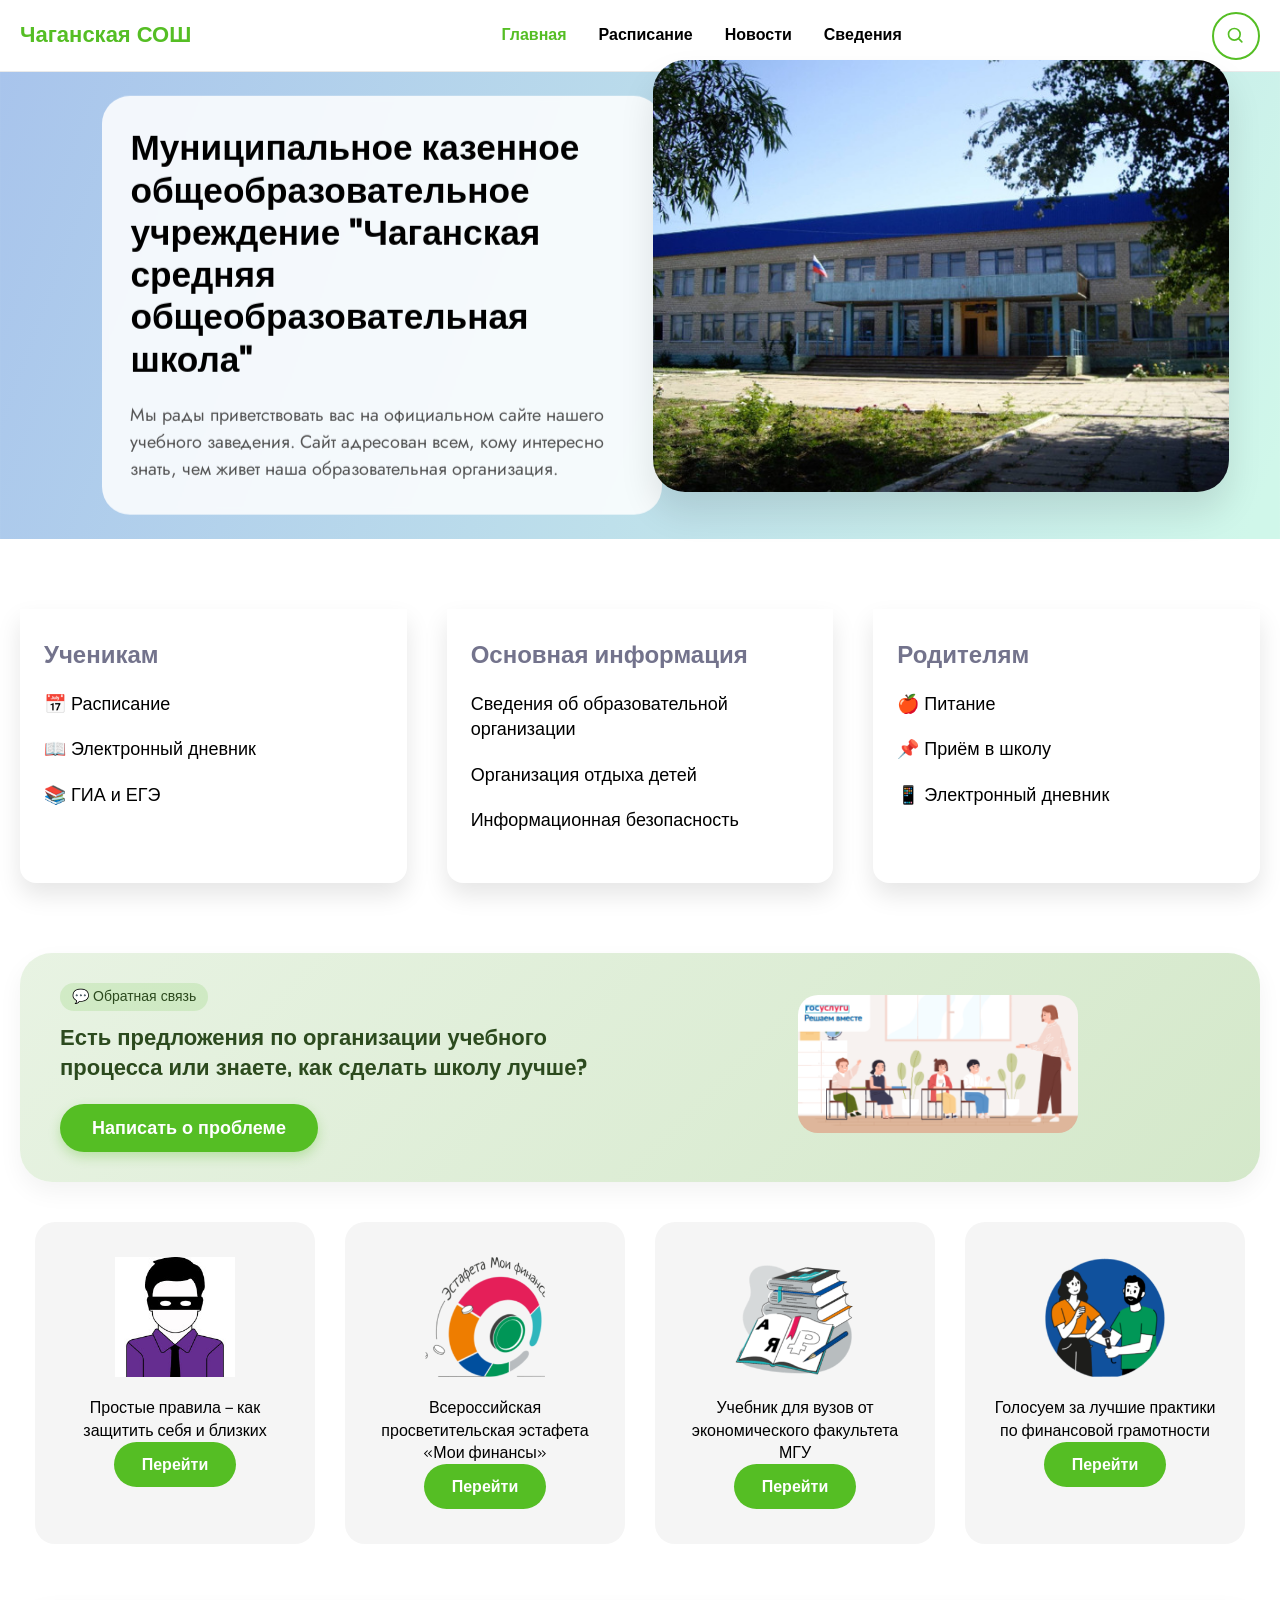
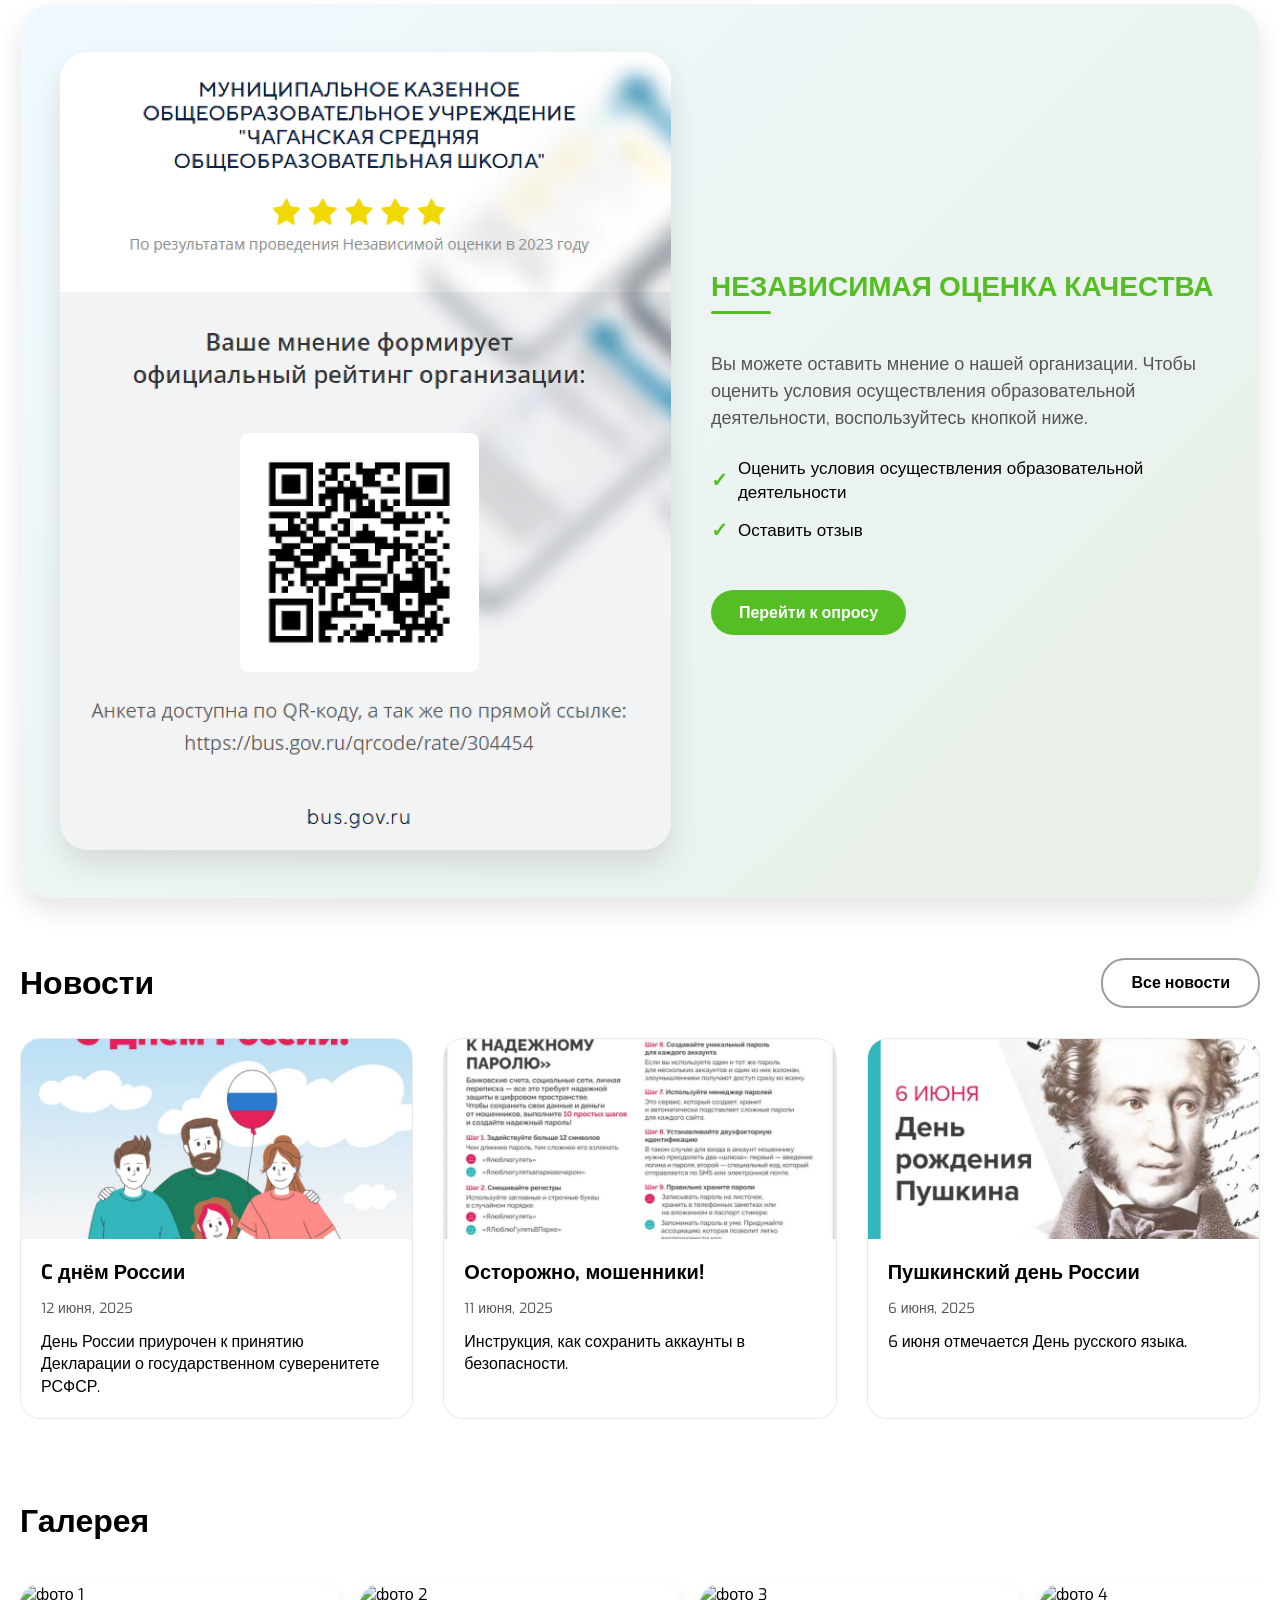
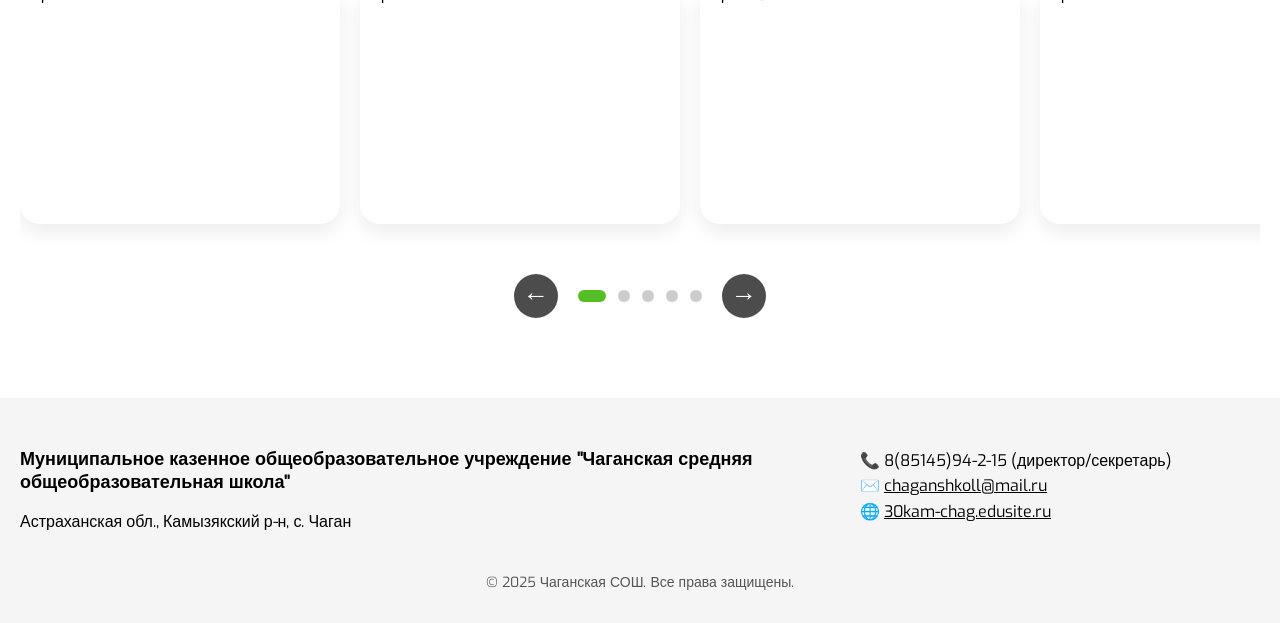
==== index.html @ 731a6bb9 "Add files via upload" ====
<!DOCTYPE html>
<html lang="ru">
<head>
  <meta charset="UTF-8">
  <meta name="viewport" content="width=device-width, initial-scale=1.0, user-scalable=yes">
  <title>Чаганская СОШ | Официальный сайт</title>
  <link href="https://fonts.googleapis.com/css2?family=Exo:wght@500;600;700&family=Jost:wght@400;500;600;700&display=swap" rel="stylesheet">
  <link rel="stylesheet" href="styles.css">
  <style>
    /* ===== ДОПОЛНИТЕЛЬНЫЕ СТИЛИ ДЛЯ ГЛАВНОЙ ===== */
    .hero {
      position: relative;
      width: 100%;
      max-width: 1920px;
      margin: 0 auto;
      background: #eef4e9;
    }
    .hero-bg {
      width: 100%;
      height: auto;
    }
    .hero-content {
      position: absolute;
      top: 50%;
      left: 8%;
      transform: translateY(-50%);
      max-width: 560px;
      background: rgba(255,255,255,0.85);
      backdrop-filter: blur(3px);
      padding: 32px 28px;
      border-radius: 28px;
    }
    .hero-title {
      font-size: 2.2rem;
      line-height: 1.2;
      font-weight: 700;
      margin-bottom: 20px;
    }
    .hero-text {
      font-size: var(--fs-18);
      color: var(--Dark-gray);
      font-family: 'Jost', sans-serif;
      line-height: 1.5;
    }
    .hero-img {
      width: 45%;
      max-width: 640px;
      position: absolute;
      right: 4%;
      bottom: 10%;
      border-radius: 32px;
      object-fit: cover;
      box-shadow: 0 20px 35px rgba(0,0,0,0.1);
    }
    .two-cols {
      display: flex;
      flex-wrap: wrap;
      justify-content: space-between;
      gap: 40px;
      margin: 70px 0;
    }
    .info-card {
      flex: 1;
      min-width: 280px;
      background: var(--White);
      box-shadow: var(--Shadow-XL);
      border-radius: 0 0 var(--br-16) var(--br-16);
      padding: 30px 24px;
    }
    .info-card h3 {
      font-size: 24px;
      margin-bottom: 20px;
      font-weight: 600;
      color: var(--System-Grey-Mid);
    }
    .info-card ul {
      list-style: none;
    }
    .info-card li {
      margin-bottom: 20px;
      font-size: 18px;
      font-weight: 500;
    }
    .info-card a {
      text-decoration: none;
      color: inherit;
      transition: color 0.2s;
    }
    .info-card a:hover {
      color: var(--Green);
      text-decoration: underline;
    }
    .promo-banner {
      background: linear-gradient(135deg, #e8f3e3 0%, #d4e8ca 100%);
      border-radius: 32px;
      display: flex;
      align-items: center;
      justify-content: space-between;
      flex-wrap: wrap;
      padding: 30px 40px;
      margin: 40px 0;
      gap: 30px;
      box-shadow: 0 10px 25px rgba(0,0,0,0.05);
    }
    .promo-content {
      flex: 1;
      min-width: 260px;
    }
    .promo-badge {
      display: inline-block;
      background: rgba(85,190,36,0.15);
      padding: 4px 12px;
      border-radius: 40px;
      font-size: 14px;
      margin-bottom: 12px;
      color: #2c4a1e;
    }
    .promo-text {
      font-size: 22px;
      font-weight: 700;
      line-height: 1.4;
      color: #2c4a1e;
      margin-bottom: 20px;
    }
    .promo-banner .green-btn {
      background: var(--Green);
      font-size: 18px;
      padding: 12px 32px;
      box-shadow: 0 5px 12px rgba(85,190,36,0.3);
      transition: all 0.2s;
    }
    .promo-banner .green-btn:hover {
      transform: scale(1.02);
      background: #3d8a1a;
    }
    .promo-image {
      flex: 1;
      text-align: center;
      min-width: 200px;
    }
    .promo-image img {
      width: 100%;
      max-width: 280px;
      border-radius: 20px;
      object-fit: cover;
      display: inline-block;
    }
    .cards-grid {
      display: flex;
      flex-wrap: wrap;
      gap: 30px;
      justify-content: center;
      margin: 40px 0;
    }
    .card {
      background: var(--White-grey);
      border-radius: var(--br-20);
      padding: 35px 20px;
      text-align: center;
      width: 280px;
      transition: transform 0.2s;
    }
    .card:hover {
      transform: translateY(-5px);
    }
    .card img {
      width: 120px;
      margin: 0 auto 20px;
    }
    .rating-block {
      display: flex;
      flex-wrap: wrap;
      gap: 40px;
      background: linear-gradient(135deg, #f0f9ff 0%, #e8f0e6 100%);
      border-radius: 32px;
      padding: 48px 40px;
      margin: 60px 0;
      align-items: center;
      box-shadow: var(--Shadow-XL);
    }
    .rating-image {
      flex: 1.2;
      min-width: 260px;
      text-align: center;
    }
    .rating-image img {
      border-radius: 28px;
      box-shadow: 0 15px 30px rgba(0,0,0,0.1);
      max-width: 100%;
    }
    .rating-content {
      flex: 1;
    }
    .rating-content h2 {
      font-size: 28px;
      font-weight: 800;
      color: var(--Green);
      margin-bottom: 20px;
      position: relative;
      display: inline-block;
    }
    .rating-content h2:after {
      content: '';
      position: absolute;
      bottom: -8px;
      left: 0;
      width: 60px;
      height: 3px;
      background: var(--Green);
      border-radius: 3px;
    }
    .rating-text {
      font-size: 18px;
      line-height: 1.5;
      color: var(--Dark-gray);
      margin: 25px 0;
    }
    .rating-list {
      list-style: none;
      margin: 20px 0;
    }
    .rating-list li {
      margin-bottom: 12px;
      font-size: 17px;
      display: flex;
      align-items: center;
      gap: 10px;
    }
    .rating-list li:before {
      content: "✓";
      color: var(--Green);
      font-weight: bold;
      font-size: 20px;
    }
    .news-grid {
      display: flex;
      flex-wrap: wrap;
      gap: 30px;
      margin-top: 30px;
    }
    .news-card {
      flex: 1;
      min-width: 280px;
      background: white;
      border: 1px solid var(--Light-grey);
      border-radius: var(--br-20);
      overflow: hidden;
      transition: transform 0.2s, box-shadow 0.2s;
    }
    .news-card:hover {
      transform: translateY(-4px);
      box-shadow: var(--Shadow-XL);
    }
    .news-card img {
      width: 100%;
      height: 200px;
      object-fit: cover;
    }
    .news-body {
      padding: 20px;
    }
    .news-title {
      font-size: 20px;
      font-weight: 700;
      margin-bottom: 12px;
    }
    .news-meta {
      font-size: 14px;
      color: var(--Dark-gray);
      margin: 12px 0;
    }
    .gallery-section {
      margin: 80px 0;
    }
    .gallery-header {
      display: flex;
      justify-content: space-between;
      align-items: center;
      flex-wrap: wrap;
      margin-bottom: 30px;
    }
    .gallery-title {
      font-size: 32px;
      font-weight: 700;
    }
    .gallery-track {
      display: flex;
      overflow-x: auto;
      scroll-behavior: smooth;
      gap: 20px;
      padding: 10px 2px 20px;
      scroll-snap-type: x mandatory;
    }
    .gallery-track::-webkit-scrollbar {
      height: 6px;
    }
    .gallery-track::-webkit-scrollbar-track {
      background: #eaeaea;
      border-radius: 10px;
    }
    .gallery-track::-webkit-scrollbar-thumb {
      background: var(--Green);
      border-radius: 10px;
    }
    .gallery-item {
      flex: 0 0 auto;
      width: 320px;
      scroll-snap-align: start;
      border-radius: 20px;
      overflow: hidden;
      box-shadow: 0 8px 20px rgba(0,0,0,0.08);
    }
    .gallery-item img {
      width: 100%;
      height: 240px;
      object-fit: cover;
    }
    .gallery-controls {
      display: flex;
      align-items: center;
      justify-content: center;
      gap: 20px;
      margin-top: 30px;
    }
    .arrow-btn {
      background: rgba(0,0,0,0.7);
      width: 44px;
      height: 44px;
      border-radius: 50%;
      display: inline-flex;
      align-items: center;
      justify-content: center;
      color: white;
      font-size: 26px;
      transition: 0.2s;
    }
    .arrow-btn:hover {
      background: var(--Green);
    }
    .dots {
      display: flex;
      gap: 12px;
      align-items: center;
    }
    .dot {
      width: 12px;
      height: 12px;
      background: #ccc;
      border-radius: 50%;
      cursor: pointer;
    }
    .dot.active {
      background: var(--Green);
      width: 28px;
      border-radius: 20px;
    }
    @media (max-width: 1024px) {
      .hero-content {
        position: relative;
        transform: none;
        left: 0;
        top: 0;
        width: 90%;
        margin: 20px auto;
      }
      .hero-img {
        position: relative;
        width: 90%;
        right: auto;
        margin: 20px auto;
      }
      .rating-block, .promo-banner {
        flex-direction: column;
        text-align: center;
      }
      .rating-content h2:after {
        left: 50%;
        transform: translateX(-50%);
      }
      .rating-list li {
        justify-content: center;
      }
      .promo-content {
        text-align: center;
      }
    }
    @media (max-width: 768px) {
      .hero-title { font-size: 1.6rem; }
      .two-cols { flex-direction: column; }
      .gallery-item { width: 260px; }
    }
  </style>
</head>
<body>
  <header class="header">
    <div class="header-inner">
      <div class="logo-text" style="font-size: 22px; font-weight: 700; color: #55be24;">Чаганская СОШ</div>
      <div class="nav-menu">
        <a href="index.html" class="nav-item">Главная</a>
        <a href="schedule.html" class="nav-item">Расписание</a>
        <a href="news.html" class="nav-item">Новости</a>
        <a href="sveden.html" class="nav-item">Сведения</a>
      </div>
      <button class="search-btn" aria-label="Поиск">
        <svg width="20" height="20" viewBox="0 0 24 24" fill="none" xmlns="http://www.w3.org/2000/svg">
          <path d="M15.5 15.5L19 19M17 10C17 13.866 13.866 17 10 17C6.13401 17 3 13.866 3 10C3 6.13401 6.13401 3 10 3C13.866 3 17 6.13401 17 10Z" stroke="#55be24" stroke-width="2" stroke-linecap="round"/>
        </svg>
      </button>
    </div>
  </header>

  <main>
    <div class="hero">
      <img class="hero-bg" src="./img/main/Image.svg" alt="школа фон">
      <div class="hero-content">
        <h1 class="hero-title">Муниципальное казенное общеобразовательное учреждение "Чаганская средняя общеобразовательная школа"</h1>
        <div class="hero-text">Мы рады приветствовать вас на официальном сайте нашего учебного заведения. Сайт адресован всем, кому интересно знать, чем живет наша образовательная организация.</div>
      </div>
      <img class="hero-img" src="./img/main/image-11@2x.png" alt="ученики">
    </div>

    <div class="container">
      <div class="two-cols">
        <div class="info-card"><h3>Ученикам</h3><ul><li><a href="#">📅 Расписание</a></li><li><a href="#">📖 Электронный дневник</a></li><li><a href="#">📚 ГИА и ЕГЭ</a></li></ul></div>
        <div class="info-card"><h3>Основная информация</h3><ul><li><a href="sveden.html">Сведения об образовательной организации</a></li><li><a href="#">Организация отдыха детей</a></li><li><a href="#">Информационная безопасность</a></li></ul></div>
        <div class="info-card"><h3>Родителям</h3><ul><li><a href="#">🍎 Питание</a></li><li><a href="#">📌 Приём в школу</a></li><li><a href="#">📱 Электронный дневник</a></li></ul></div>
      </div>

      <div class="promo-banner">
        <div class="promo-content">
          <div class="promo-badge">💬 Обратная связь</div>
          <div class="promo-text">Есть предложения по организации учебного процесса или знаете, как сделать школу лучше?</div>
          <button class="green-btn">Написать о проблеме</button>
        </div>
        <div class="promo-image">
          <img src="img/main/image-15@2x.png" alt="совет">
        </div>
      </div>

      <div class="cards-grid">
        <div class="card"><img src="./img/main/image-13@2x.png" alt=""><p>Простые правила – как защитить себя и близких</p><button class="green-btn">Перейти</button></div>
        <div class="card"><img src="./img/main/image1@2x.png" alt=""><p>Всероссийская просветительская эстафета «Мои финансы»</p><button class="green-btn">Перейти</button></div>
        <div class="card"><img src="./img/main/image2@2x.png" alt=""><p>Учебник для вузов от экономического факультета МГУ</p><button class="green-btn">Перейти</button></div>
        <div class="card"><img src="./img/main/image3@2x.png" alt=""><p>Голосуем за лучшие практики по финансовой грамотности</p><button class="green-btn">Перейти</button></div>
      </div>

      <div class="rating-block">
        <div class="rating-image"><img src="./img/main/image-14@2x.png" alt="Независимая оценка качества"></div>
        <div class="rating-content">
          <h2>НЕЗАВИСИМАЯ ОЦЕНКА КАЧЕСТВА</h2>
          <div class="rating-text">Вы можете оставить мнение о нашей организации. Чтобы оценить условия осуществления образовательной деятельности, воспользуйтесь кнопкой ниже.</div>
          <ul class="rating-list"><li>Оценить условия осуществления образовательной деятельности</li><li>Оставить отзыв</li></ul>
          <button class="green-btn" style="margin-top: 25px;">Перейти к опросу</button>
        </div>
      </div>

      <div>
        <div class="gallery-header"><h2 class="gallery-title">Новости</h2><a href="news.html" class="green-btn" style="background: transparent; border: 2px solid var(--Grey); color:#000;">Все новости</a></div>
        <div class="news-grid">
          <div class="news-card"><img src="./img/main/image4@2x.png" alt=""><div class="news-body"><div class="news-title">C днём России</div><div class="news-meta">12 июня, 2025</div><p>День России приурочен к принятию Декларации о государственном суверенитете РСФСР.</p></div></div>
          <div class="news-card"><img src="./img/main/image5@2x.png" alt=""><div class="news-body"><div class="news-title">Осторожно, мошенники!</div><div class="news-meta">11 июня, 2025</div><p>Инструкция, как сохранить аккаунты в безопасности.</p></div></div>
          <div class="news-card"><img src="./img/main/image6@2x.png" alt=""><div class="news-body"><div class="news-title">Пушкинский день России</div><div class="news-meta">6 июня, 2025</div><p>6 июня отмечается День русского языка.</p></div></div>
        </div>
      </div>

      <div class="gallery-section">
        <div class="gallery-header"><h2 class="gallery-title">Галерея</h2><div></div></div>
        <div class="gallery-container">
          <div class="gallery-track" id="galleryTrack">
            <div class="gallery-item"><img src="./img/main/Image1@2x.png" alt="фото 1"></div>
            <div class="gallery-item"><img src="./img/main/Image2@2x.png" alt="фото 2"></div>
            <div class="gallery-item"><img src="./img/main/Image3@2x.png" alt="фото 3"></div>
            <div class="gallery-item"><img src="./img/main/Image4@2x.png" alt="фото 4"></div>
            <div class="gallery-item"><img src="./img/main/Image5@2x.png" alt="фото 5"></div>
          </div>
        </div>
        <div class="gallery-controls">
          <button class="arrow-btn" id="prevBtn">←</button>
          <div class="dots" id="dotsContainer"></div>
          <button class="arrow-btn" id="nextBtn">→</button>
        </div>
      </div>
    </div>
  </main>

  <footer class="footer">
    <div class="container footer-inner">
      <div class="footer-about"><p>Муниципальное казенное общеобразовательное учреждение "Чаганская средняя общеобразовательная школа"</p><div>Астраханская обл., Камызякский р-н, с. Чаган</div></div>
      <div class="footer-contacts"><div>📞 8(85145)94-2-15 (директор/секретарь)</div><div>✉️ <a href="mailto:chaganshkoll@mail.ru">chaganshkoll@mail.ru</a></div><div>🌐 <a href="https://30kam-chag.edusite.ru/" target="_blank">30kam-chag.edusite.ru</a></div></div>
    </div>
    <div class="copyright">© 2025 Чаганская СОШ. Все права защищены.</div>
  </footer>

  <script src="script.js"></script>
</body>
</html>
---- styles.css ----
/* ===== RESET & VARIABLES ===== */
* {
  margin: 0;
  padding: 0;
  box-sizing: border-box;
}

body {
  background-color: #fff;
  font-family: 'Exo', Arial, sans-serif;
  line-height: 1.4;
  color: #000;
}

:root {
  --Black: #000;
  --Dark-gray: #555;
  --Green: #55be24;
  --Grey: #9d9d9d;
  --Light-grey: #eaeaea;
  --White: #fff;
  --White-grey: #f5f5f5;
  --System-Grey-Mid: #73738c;

  --gap-4: 4px;
  --gap-8: 8px;
  --gap-12: 12px;
  --gap-16: 16px;
  --gap-20: 20px;
  --gap-24: 24px;
  --gap-30: 30px;

  --padding-10: 10px;
  --padding-20: 20px;
  --padding-24: 24px;

  --br-12: 12px;
  --br-16: 16px;
  --br-20: 20px;
  --br-24: 24px;
  --br-50: 50%;

  --fs-16: 16px;
  --fs-18: 18px;
  --fs-20: 20px;
  --fs-24: 24px;
  --fs-28: 28px;
  --fs-32: 32px;

  --Shadow-XL: 0 12px 24px rgba(0, 0, 0, 0.1);
  --height-48: 48px;
  --height-72: 72px;
  --width-48: 48px;
}

.container {
  max-width: 1290px;
  margin: 0 auto;
  padding: 0 20px;
  width: 100%;
}

img {
  max-width: 100%;
  display: block;
}

button {
  background: none;
  border: none;
  cursor: pointer;
  font-family: inherit;
}

a {
  text-decoration: none;
  color: inherit;
}

/* ===== HEADER ===== */
.header {
  background: var(--White);
  border-bottom: 1px solid var(--Light-grey);
  height: var(--height-72);
  display: flex;
  align-items: center;
  justify-content: center;
}

.header-inner {
  width: 100%;
  max-width: 1290px;
  display: flex;
  align-items: center;
  justify-content: space-between;
  padding: 0 20px;
}

.logo {
  background: url('data:image/svg+xml;utf8,<svg xmlns="http://www.w3.org/2000/svg" viewBox="0 0 120 40"><text x="0" y="25" fill="%2355be24" font-size="18" font-weight="bold">ЧАГАНСКАЯ СОШ</text></svg>') no-repeat left center;
  background-size: contain;
  width: 170px;
  height: 40px;
  text-indent: -9999px;
}

.nav-menu {
  display: flex;
  gap: 32px;
}

.nav-item {
  font-size: var(--fs-16);
  font-weight: 600;
  cursor: pointer;
  transition: color 0.2s;
}

.nav-item:hover,
.nav-item.active {
  color: var(--Green);
}

.search-btn {
  width: var(--width-48);
  height: var(--height-48);
  border-radius: var(--br-24);
  border: 2px solid var(--Green);
  background: transparent;
  display: flex;
  align-items: center;
  justify-content: center;
}

/* ===== BREADCRUMB ===== */
.breadcrumb {
  background: var(--White-grey);
  padding: 12px 20px;
}

.breadcrumb-inner {
  max-width: 1290px;
  margin: 0 auto;
  display: flex;
  align-items: center;
  gap: 8px;
  font-size: var(--fs-16);
  font-family: 'Jost', sans-serif;
  color: var(--Dark-gray);
}

.breadcrumb-current {
  color: var(--Black);
  font-weight: 500;
}

/* ===== FOOTER ===== */
.footer {
  background: var(--White-grey);
  padding: 50px 0 30px;
  margin-top: 60px;
}

.footer-inner {
  display: flex;
  flex-wrap: wrap;
  justify-content: space-between;
  gap: 40px;
}

.footer-about {
  flex: 2;
}

.footer-about p {
  font-size: 18px;
  font-weight: 600;
  margin-bottom: 16px;
  line-height: 1.3;
}

.footer-contacts {
  flex: 1;
  font-size: 16px;
  line-height: 1.6;
}

.footer-contacts a {
  text-decoration: underline;
}

.copyright {
  text-align: center;
  margin-top: 40px;
  font-size: 14px;
  color: var(--Dark-gray);
}

/* ===== COMMON BLOCKS ===== */
.green-btn {
  background: var(--Green);
  border-radius: var(--br-24);
  padding: 12px 28px;
  color: white;
  font-weight: 600;
  font-size: 16px;
  border: none;
  transition: 0.2s;
  cursor: pointer;
}

.green-btn:hover {
  background: #3d8a1a;
}

/* ===== RESPONSIVE ===== */
@media (max-width: 1024px) {
  .header-inner {
    flex-wrap: wrap;
    height: auto;
    padding: 12px 20px;
    gap: 12px;
  }
  .nav-menu {
    order: 3;
    width: 100%;
    justify-content: center;
    gap: 20px;
    flex-wrap: wrap;
  }
  .footer-inner {
    flex-direction: column;
  }
}

@media (max-width: 768px) {
  .container {
    padding: 0 16px;
  }
}
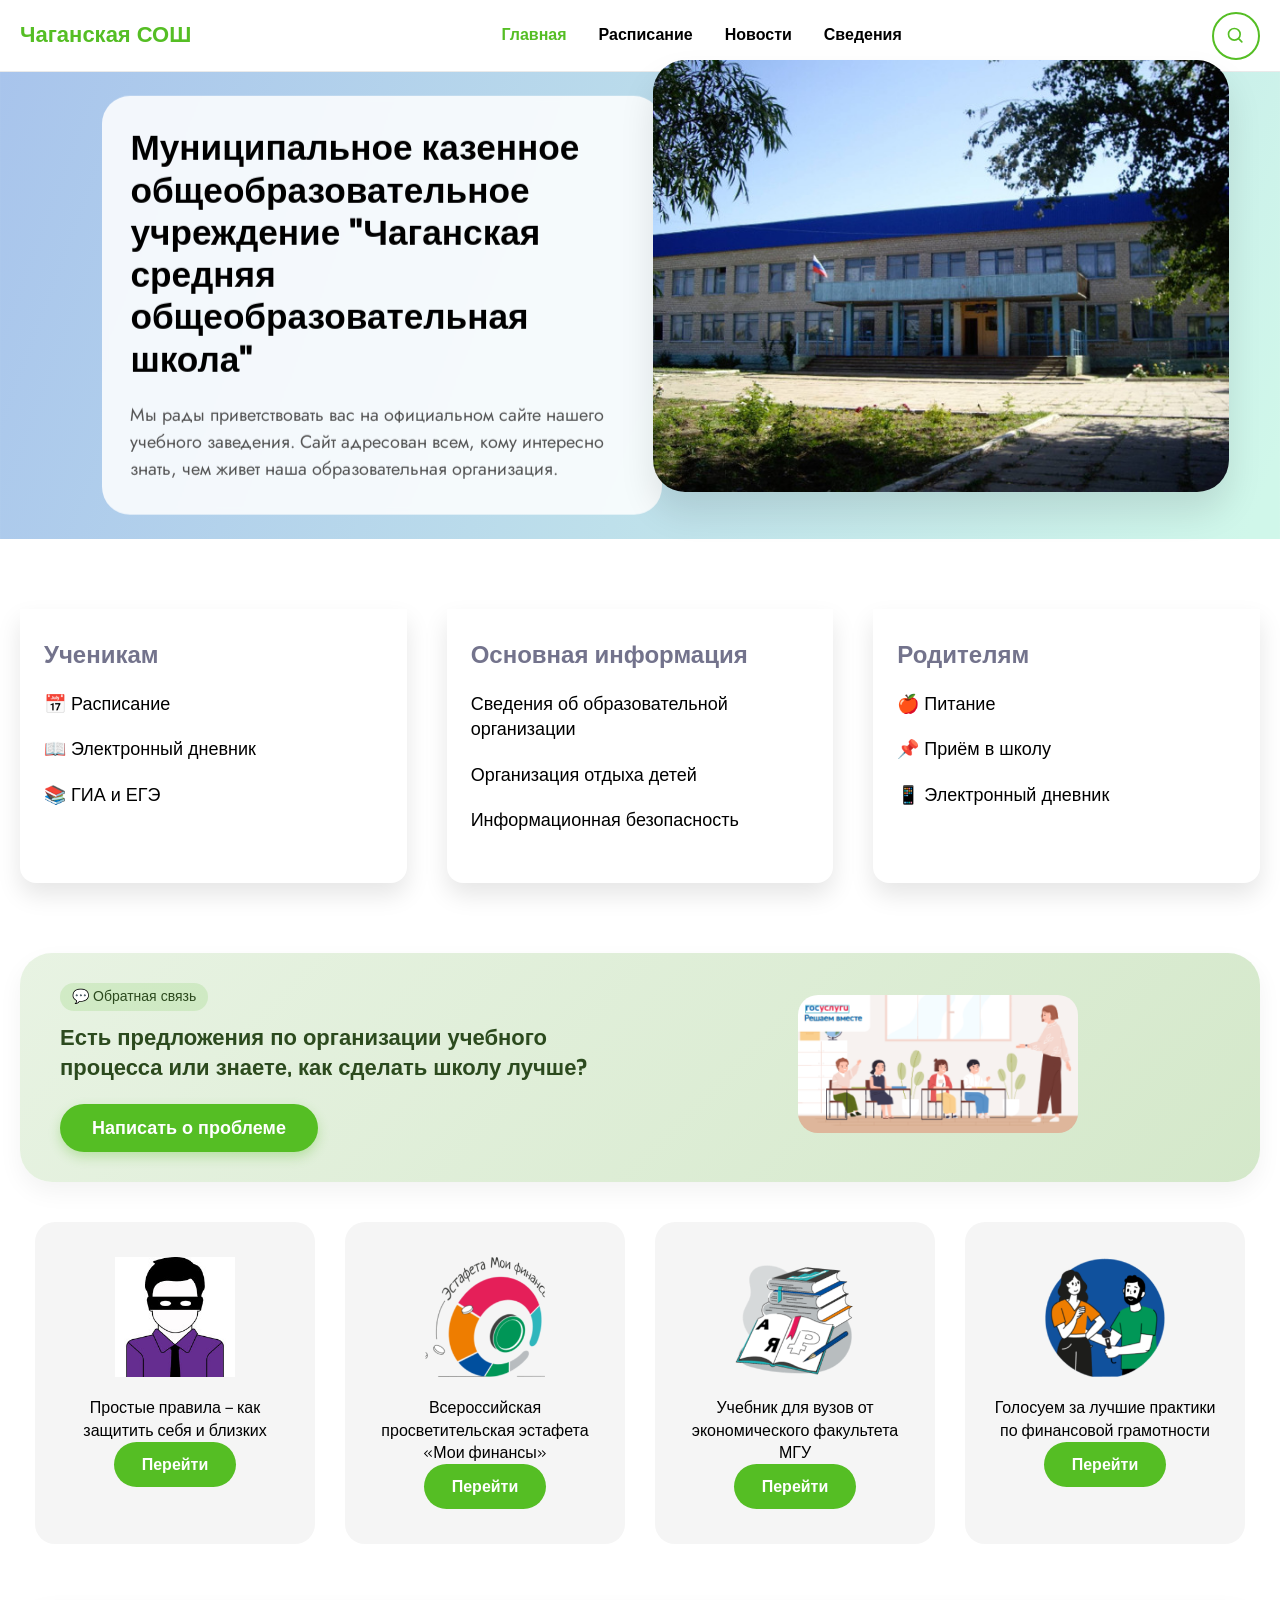
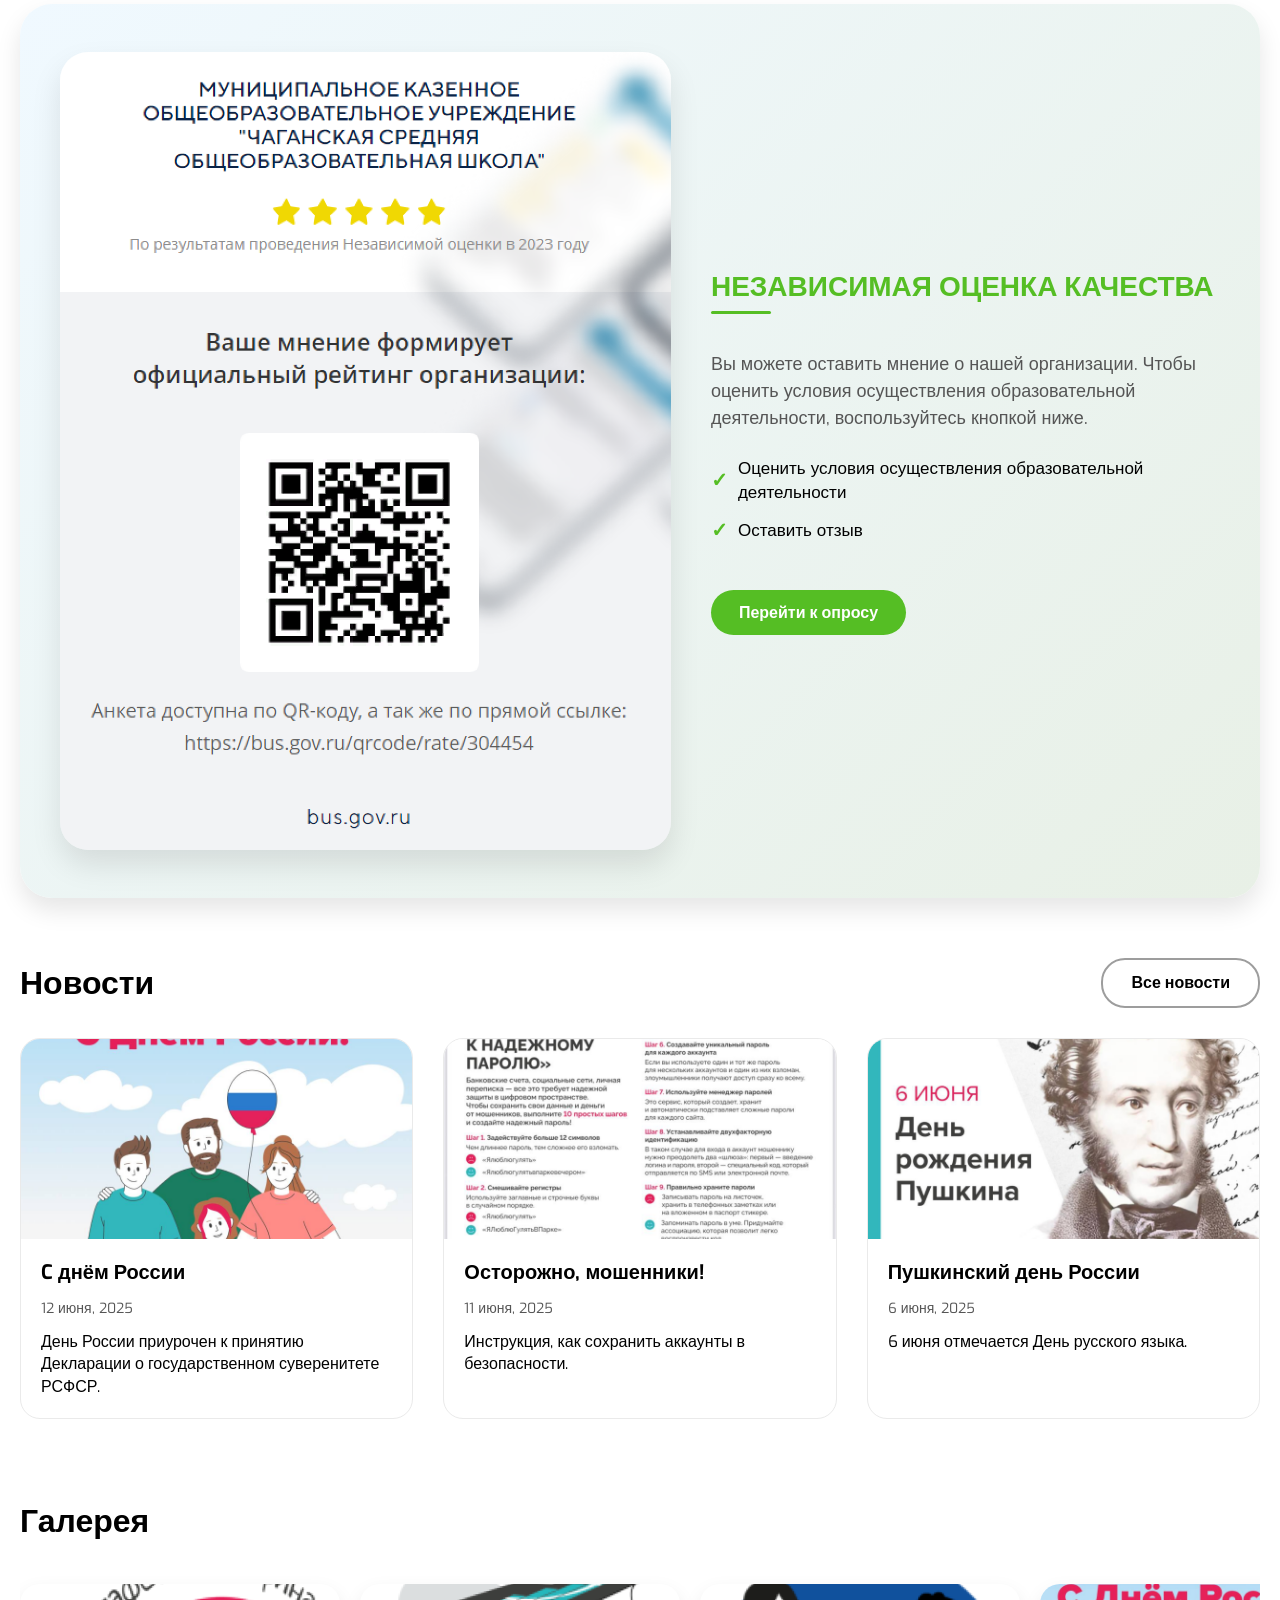
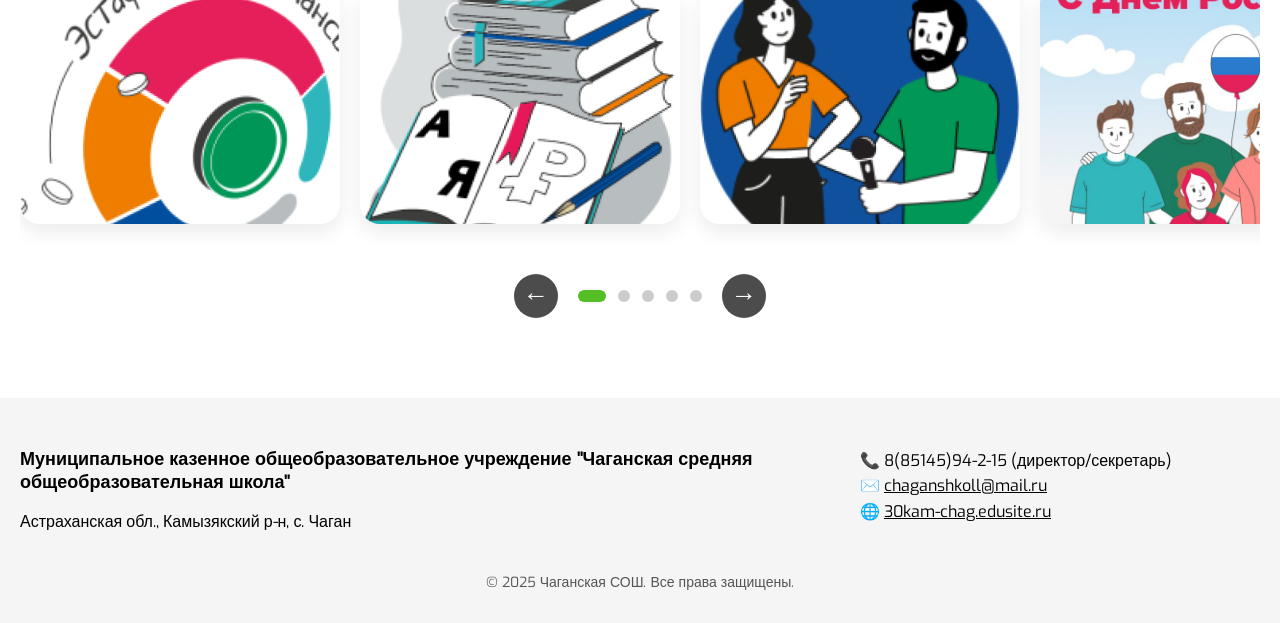
==== commit d927f83d: "Update index.html" ====
--- a/index.html
+++ b/index.html
@@ -467,11 +467,11 @@
         <div class="gallery-header"><h2 class="gallery-title">Галерея</h2><div></div></div>
         <div class="gallery-container">
           <div class="gallery-track" id="galleryTrack">
-            <div class="gallery-item"><img src="./img/main/Image1@2x.png" alt="фото 1"></div>
-            <div class="gallery-item"><img src="./img/main/Image2@2x.png" alt="фото 2"></div>
-            <div class="gallery-item"><img src="./img/main/Image3@2x.png" alt="фото 3"></div>
-            <div class="gallery-item"><img src="./img/main/Image4@2x.png" alt="фото 4"></div>
-            <div class="gallery-item"><img src="./img/main/Image5@2x.png" alt="фото 5"></div>
+            <div class="gallery-item"><img src="./img/main/image1@2x.png" alt="фото 1"></div>
+            <div class="gallery-item"><img src="./img/main/image2@2x.png" alt="фото 2"></div>
+            <div class="gallery-item"><img src="./img/main/image3@2x.png" alt="фото 3"></div>
+            <div class="gallery-item"><img src="./img/main/image4@2x.png" alt="фото 4"></div>
+            <div class="gallery-item"><img src="./img/main/image5@2x.png" alt="фото 5"></div>
           </div>
         </div>
         <div class="gallery-controls">
@@ -493,4 +493,4 @@
 
   <script src="script.js"></script>
 </body>
-</html>+</html>
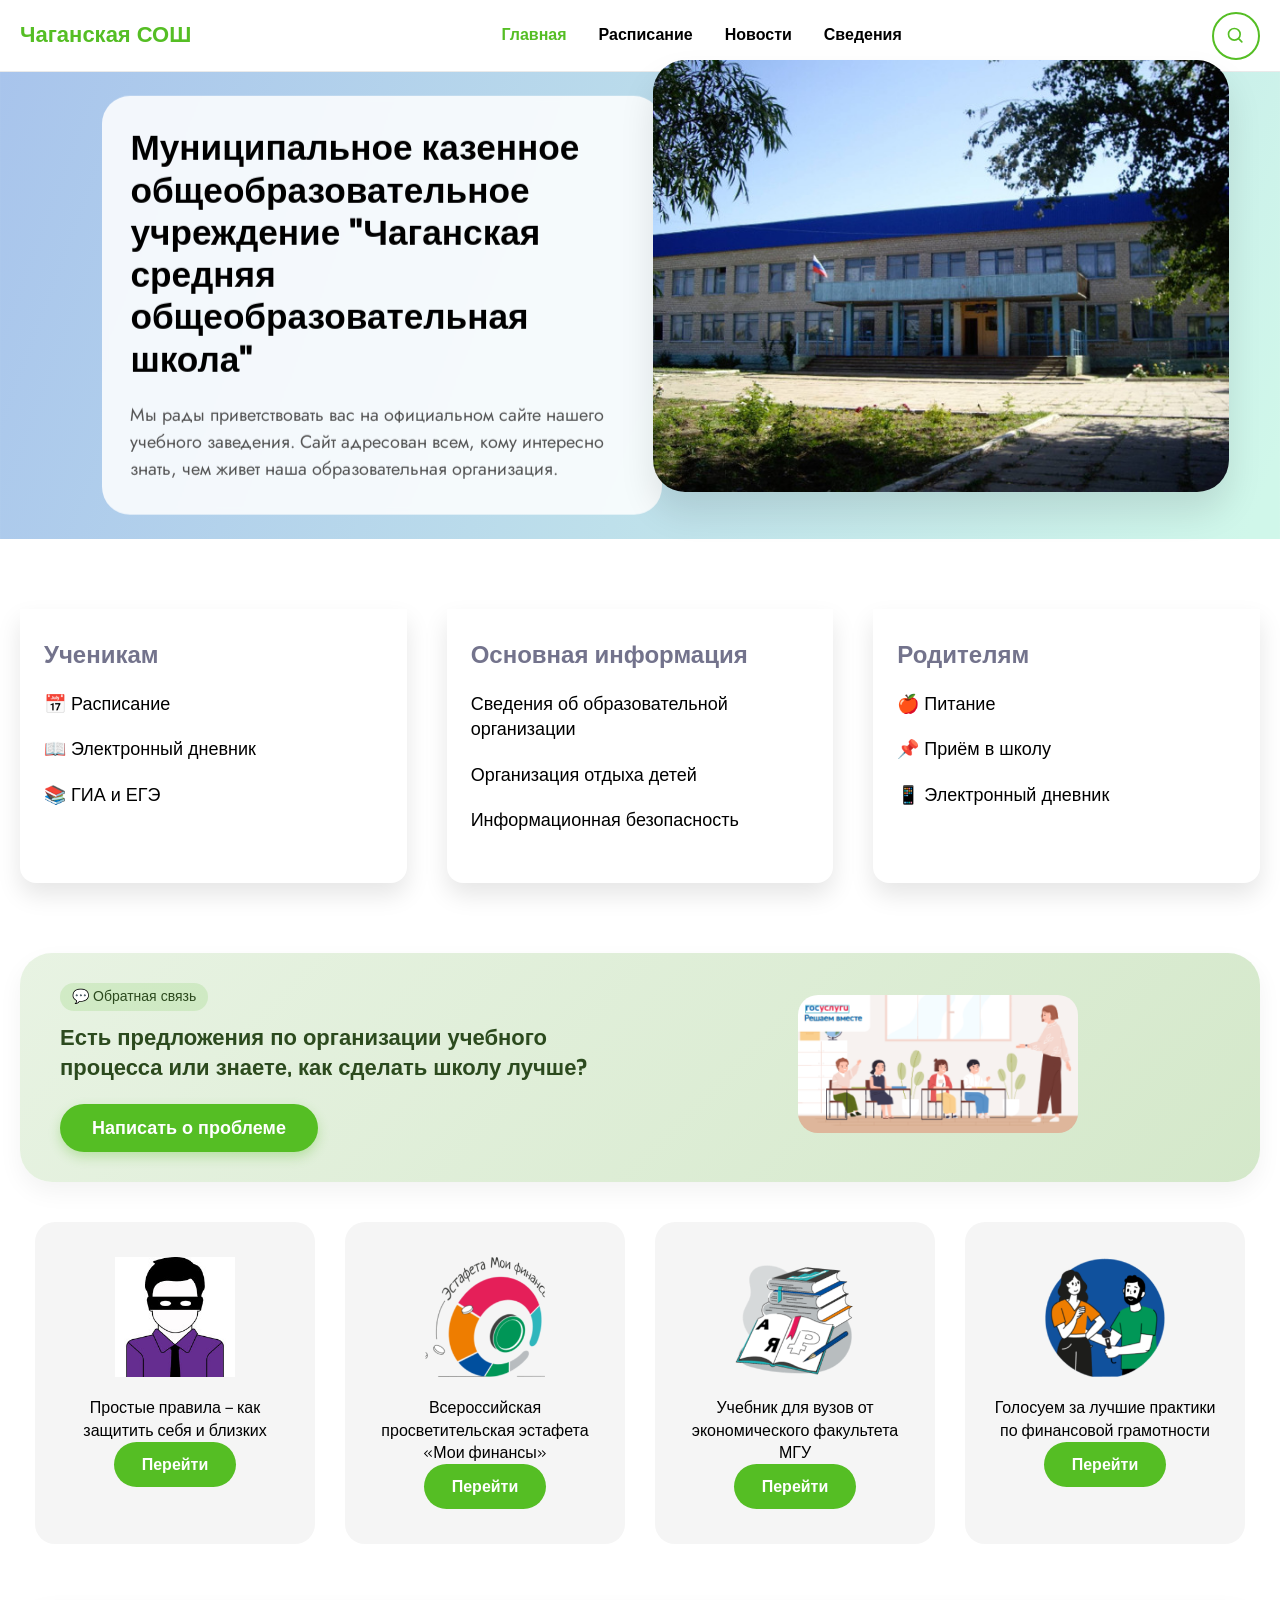
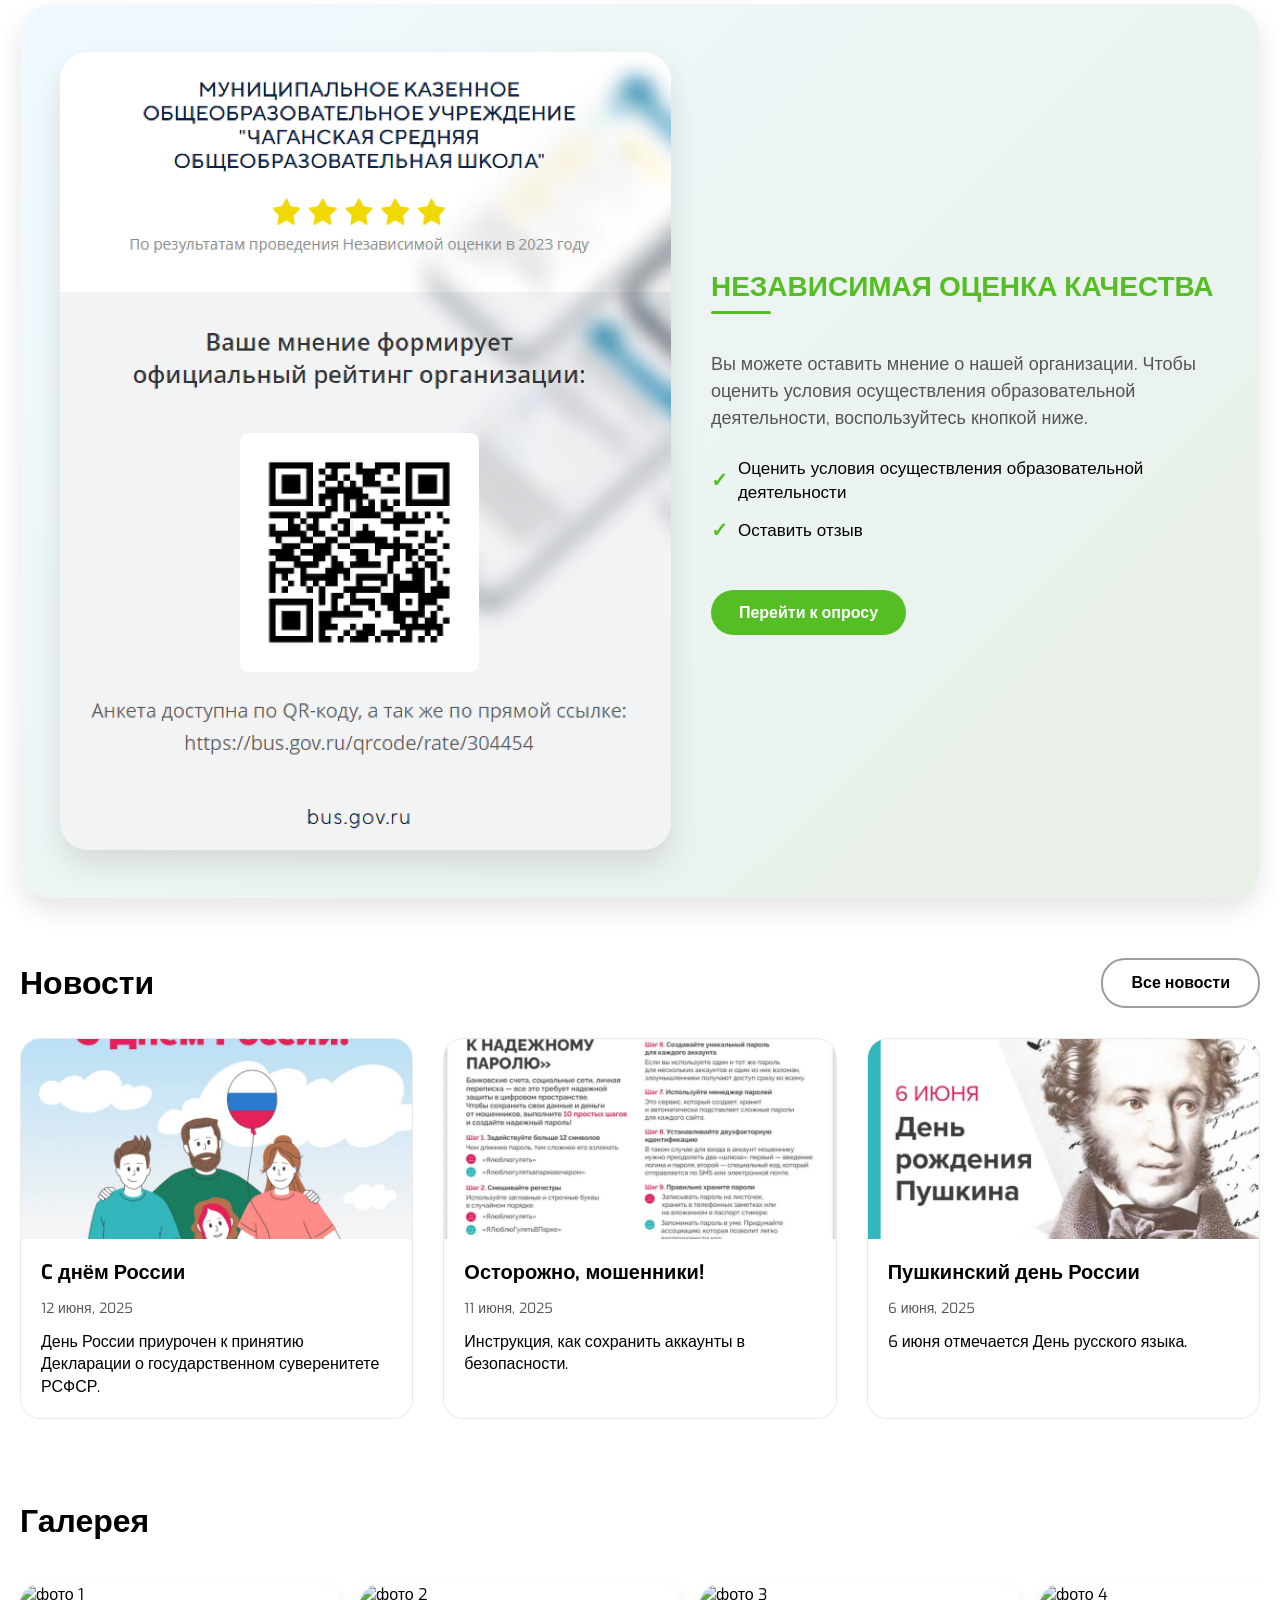
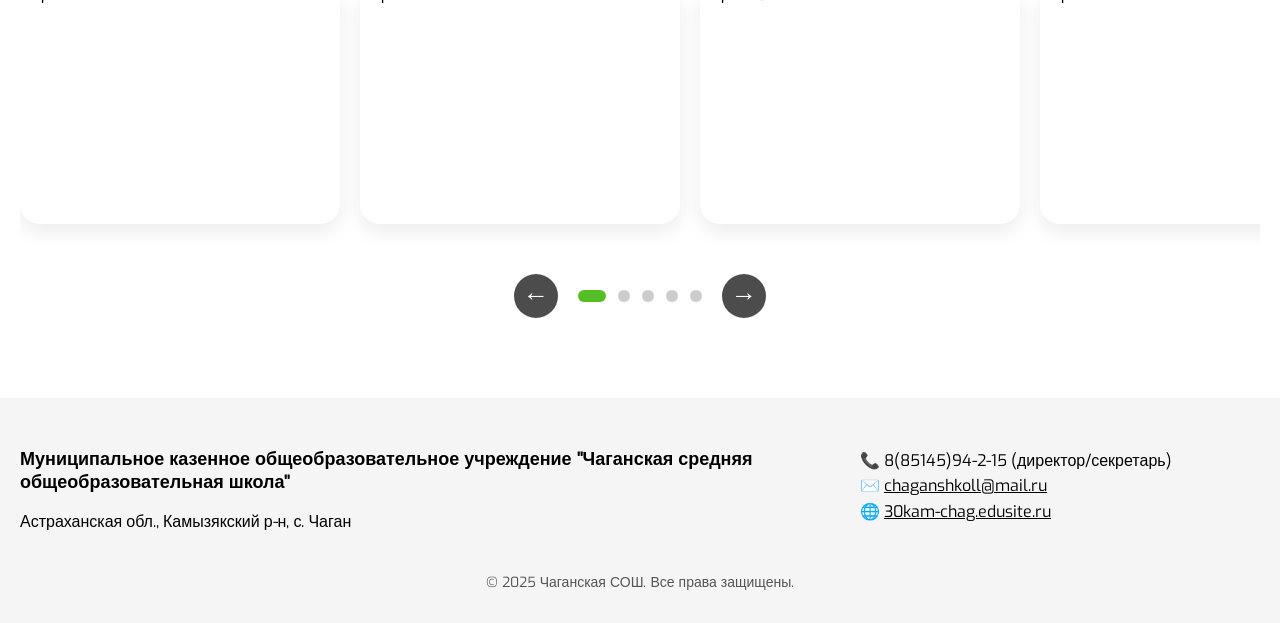
==== commit f002e120: "Update index.html" ====
--- a/index.html
+++ b/index.html
@@ -1,496 +1,666 @@
-<!DOCTYPE html>
+<!doctype html>
 <html lang="ru">
-<head>
-  <meta charset="UTF-8">
-  <meta name="viewport" content="width=device-width, initial-scale=1.0, user-scalable=yes">
-  <title>Чаганская СОШ | Официальный сайт</title>
-  <link href="https://fonts.googleapis.com/css2?family=Exo:wght@500;600;700&family=Jost:wght@400;500;600;700&display=swap" rel="stylesheet">
-  <link rel="stylesheet" href="styles.css">
-  <style>
-    /* ===== ДОПОЛНИТЕЛЬНЫЕ СТИЛИ ДЛЯ ГЛАВНОЙ ===== */
-    .hero {
-      position: relative;
-      width: 100%;
-      max-width: 1920px;
-      margin: 0 auto;
-      background: #eef4e9;
-    }
-    .hero-bg {
-      width: 100%;
-      height: auto;
-    }
-    .hero-content {
-      position: absolute;
-      top: 50%;
-      left: 8%;
-      transform: translateY(-50%);
-      max-width: 560px;
-      background: rgba(255,255,255,0.85);
-      backdrop-filter: blur(3px);
-      padding: 32px 28px;
-      border-radius: 28px;
-    }
-    .hero-title {
-      font-size: 2.2rem;
-      line-height: 1.2;
-      font-weight: 700;
-      margin-bottom: 20px;
-    }
-    .hero-text {
-      font-size: var(--fs-18);
-      color: var(--Dark-gray);
-      font-family: 'Jost', sans-serif;
-      line-height: 1.5;
-    }
-    .hero-img {
-      width: 45%;
-      max-width: 640px;
-      position: absolute;
-      right: 4%;
-      bottom: 10%;
-      border-radius: 32px;
-      object-fit: cover;
-      box-shadow: 0 20px 35px rgba(0,0,0,0.1);
-    }
-    .two-cols {
-      display: flex;
-      flex-wrap: wrap;
-      justify-content: space-between;
-      gap: 40px;
-      margin: 70px 0;
-    }
-    .info-card {
-      flex: 1;
-      min-width: 280px;
-      background: var(--White);
-      box-shadow: var(--Shadow-XL);
-      border-radius: 0 0 var(--br-16) var(--br-16);
-      padding: 30px 24px;
-    }
-    .info-card h3 {
-      font-size: 24px;
-      margin-bottom: 20px;
-      font-weight: 600;
-      color: var(--System-Grey-Mid);
-    }
-    .info-card ul {
-      list-style: none;
-    }
-    .info-card li {
-      margin-bottom: 20px;
-      font-size: 18px;
-      font-weight: 500;
-    }
-    .info-card a {
-      text-decoration: none;
-      color: inherit;
-      transition: color 0.2s;
-    }
-    .info-card a:hover {
-      color: var(--Green);
-      text-decoration: underline;
-    }
-    .promo-banner {
-      background: linear-gradient(135deg, #e8f3e3 0%, #d4e8ca 100%);
-      border-radius: 32px;
-      display: flex;
-      align-items: center;
-      justify-content: space-between;
-      flex-wrap: wrap;
-      padding: 30px 40px;
-      margin: 40px 0;
-      gap: 30px;
-      box-shadow: 0 10px 25px rgba(0,0,0,0.05);
-    }
-    .promo-content {
-      flex: 1;
-      min-width: 260px;
-    }
-    .promo-badge {
-      display: inline-block;
-      background: rgba(85,190,36,0.15);
-      padding: 4px 12px;
-      border-radius: 40px;
-      font-size: 14px;
-      margin-bottom: 12px;
-      color: #2c4a1e;
-    }
-    .promo-text {
-      font-size: 22px;
-      font-weight: 700;
-      line-height: 1.4;
-      color: #2c4a1e;
-      margin-bottom: 20px;
-    }
-    .promo-banner .green-btn {
-      background: var(--Green);
-      font-size: 18px;
-      padding: 12px 32px;
-      box-shadow: 0 5px 12px rgba(85,190,36,0.3);
-      transition: all 0.2s;
-    }
-    .promo-banner .green-btn:hover {
-      transform: scale(1.02);
-      background: #3d8a1a;
-    }
-    .promo-image {
-      flex: 1;
-      text-align: center;
-      min-width: 200px;
-    }
-    .promo-image img {
-      width: 100%;
-      max-width: 280px;
-      border-radius: 20px;
-      object-fit: cover;
-      display: inline-block;
-    }
-    .cards-grid {
-      display: flex;
-      flex-wrap: wrap;
-      gap: 30px;
-      justify-content: center;
-      margin: 40px 0;
-    }
-    .card {
-      background: var(--White-grey);
-      border-radius: var(--br-20);
-      padding: 35px 20px;
-      text-align: center;
-      width: 280px;
-      transition: transform 0.2s;
-    }
-    .card:hover {
-      transform: translateY(-5px);
-    }
-    .card img {
-      width: 120px;
-      margin: 0 auto 20px;
-    }
-    .rating-block {
-      display: flex;
-      flex-wrap: wrap;
-      gap: 40px;
-      background: linear-gradient(135deg, #f0f9ff 0%, #e8f0e6 100%);
-      border-radius: 32px;
-      padding: 48px 40px;
-      margin: 60px 0;
-      align-items: center;
-      box-shadow: var(--Shadow-XL);
-    }
-    .rating-image {
-      flex: 1.2;
-      min-width: 260px;
-      text-align: center;
-    }
-    .rating-image img {
-      border-radius: 28px;
-      box-shadow: 0 15px 30px rgba(0,0,0,0.1);
-      max-width: 100%;
-    }
-    .rating-content {
-      flex: 1;
-    }
-    .rating-content h2 {
-      font-size: 28px;
-      font-weight: 800;
-      color: var(--Green);
-      margin-bottom: 20px;
-      position: relative;
-      display: inline-block;
-    }
-    .rating-content h2:after {
-      content: '';
-      position: absolute;
-      bottom: -8px;
-      left: 0;
-      width: 60px;
-      height: 3px;
-      background: var(--Green);
-      border-radius: 3px;
-    }
-    .rating-text {
-      font-size: 18px;
-      line-height: 1.5;
-      color: var(--Dark-gray);
-      margin: 25px 0;
-    }
-    .rating-list {
-      list-style: none;
-      margin: 20px 0;
-    }
-    .rating-list li {
-      margin-bottom: 12px;
-      font-size: 17px;
-      display: flex;
-      align-items: center;
-      gap: 10px;
-    }
-    .rating-list li:before {
-      content: "✓";
-      color: var(--Green);
-      font-weight: bold;
-      font-size: 20px;
-    }
-    .news-grid {
-      display: flex;
-      flex-wrap: wrap;
-      gap: 30px;
-      margin-top: 30px;
-    }
-    .news-card {
-      flex: 1;
-      min-width: 280px;
-      background: white;
-      border: 1px solid var(--Light-grey);
-      border-radius: var(--br-20);
-      overflow: hidden;
-      transition: transform 0.2s, box-shadow 0.2s;
-    }
-    .news-card:hover {
-      transform: translateY(-4px);
-      box-shadow: var(--Shadow-XL);
-    }
-    .news-card img {
-      width: 100%;
-      height: 200px;
-      object-fit: cover;
-    }
-    .news-body {
-      padding: 20px;
-    }
-    .news-title {
-      font-size: 20px;
-      font-weight: 700;
-      margin-bottom: 12px;
-    }
-    .news-meta {
-      font-size: 14px;
-      color: var(--Dark-gray);
-      margin: 12px 0;
-    }
-    .gallery-section {
-      margin: 80px 0;
-    }
-    .gallery-header {
-      display: flex;
-      justify-content: space-between;
-      align-items: center;
-      flex-wrap: wrap;
-      margin-bottom: 30px;
-    }
-    .gallery-title {
-      font-size: 32px;
-      font-weight: 700;
-    }
-    .gallery-track {
-      display: flex;
-      overflow-x: auto;
-      scroll-behavior: smooth;
-      gap: 20px;
-      padding: 10px 2px 20px;
-      scroll-snap-type: x mandatory;
-    }
-    .gallery-track::-webkit-scrollbar {
-      height: 6px;
-    }
-    .gallery-track::-webkit-scrollbar-track {
-      background: #eaeaea;
-      border-radius: 10px;
-    }
-    .gallery-track::-webkit-scrollbar-thumb {
-      background: var(--Green);
-      border-radius: 10px;
-    }
-    .gallery-item {
-      flex: 0 0 auto;
-      width: 320px;
-      scroll-snap-align: start;
-      border-radius: 20px;
-      overflow: hidden;
-      box-shadow: 0 8px 20px rgba(0,0,0,0.08);
-    }
-    .gallery-item img {
-      width: 100%;
-      height: 240px;
-      object-fit: cover;
-    }
-    .gallery-controls {
-      display: flex;
-      align-items: center;
-      justify-content: center;
-      gap: 20px;
-      margin-top: 30px;
-    }
-    .arrow-btn {
-      background: rgba(0,0,0,0.7);
-      width: 44px;
-      height: 44px;
-      border-radius: 50%;
-      display: inline-flex;
-      align-items: center;
-      justify-content: center;
-      color: white;
-      font-size: 26px;
-      transition: 0.2s;
-    }
-    .arrow-btn:hover {
-      background: var(--Green);
-    }
-    .dots {
-      display: flex;
-      gap: 12px;
-      align-items: center;
-    }
-    .dot {
-      width: 12px;
-      height: 12px;
-      background: #ccc;
-      border-radius: 50%;
-      cursor: pointer;
-    }
-    .dot.active {
-      background: var(--Green);
-      width: 28px;
-      border-radius: 20px;
-    }
-    @media (max-width: 1024px) {
+  <head>
+    <meta charset="UTF-8" />
+    <meta
+      name="viewport"
+      content="width=device-width, initial-scale=1.0, user-scalable=yes"
+    />
+    <title>Чаганская СОШ | Официальный сайт</title>
+    <link
+      href="https://fonts.googleapis.com/css2?family=Exo:wght@500;600;700&family=Jost:wght@400;500;600;700&display=swap"
+      rel="stylesheet"
+    />
+    <link rel="stylesheet" href="styles.css" />
+    <style>
+      /* ===== ДОПОЛНИТЕЛЬНЫЕ СТИЛИ ДЛЯ ГЛАВНОЙ ===== */
+      .hero {
+        position: relative;
+        width: 100%;
+        max-width: 1920px;
+        margin: 0 auto;
+        background: #eef4e9;
+      }
+      .hero-bg {
+        width: 100%;
+        height: auto;
+      }
       .hero-content {
+        position: absolute;
+        top: 50%;
+        left: 8%;
+        transform: translateY(-50%);
+        max-width: 560px;
+        background: rgba(255, 255, 255, 0.85);
+        backdrop-filter: blur(3px);
+        padding: 32px 28px;
+        border-radius: 28px;
+      }
+      .hero-title {
+        font-size: 2.2rem;
+        line-height: 1.2;
+        font-weight: 700;
+        margin-bottom: 20px;
+      }
+      .hero-text {
+        font-size: var(--fs-18);
+        color: var(--Dark-gray);
+        font-family: "Jost", sans-serif;
+        line-height: 1.5;
+      }
+      .hero-img {
+        width: 45%;
+        max-width: 640px;
+        position: absolute;
+        right: 4%;
+        bottom: 10%;
+        border-radius: 32px;
+        object-fit: cover;
+        box-shadow: 0 20px 35px rgba(0, 0, 0, 0.1);
+      }
+      .two-cols {
+        display: flex;
+        flex-wrap: wrap;
+        justify-content: space-between;
+        gap: 40px;
+        margin: 70px 0;
+      }
+      .info-card {
+        flex: 1;
+        min-width: 280px;
+        background: var(--White);
+        box-shadow: var(--Shadow-XL);
+        border-radius: 0 0 var(--br-16) var(--br-16);
+        padding: 30px 24px;
+      }
+      .info-card h3 {
+        font-size: 24px;
+        margin-bottom: 20px;
+        font-weight: 600;
+        color: var(--System-Grey-Mid);
+      }
+      .info-card ul {
+        list-style: none;
+      }
+      .info-card li {
+        margin-bottom: 20px;
+        font-size: 18px;
+        font-weight: 500;
+      }
+      .info-card a {
+        text-decoration: none;
+        color: inherit;
+        transition: color 0.2s;
+      }
+      .info-card a:hover {
+        color: var(--Green);
+        text-decoration: underline;
+      }
+      .promo-banner {
+        background: linear-gradient(135deg, #e8f3e3 0%, #d4e8ca 100%);
+        border-radius: 32px;
+        display: flex;
+        align-items: center;
+        justify-content: space-between;
+        flex-wrap: wrap;
+        padding: 30px 40px;
+        margin: 40px 0;
+        gap: 30px;
+        box-shadow: 0 10px 25px rgba(0, 0, 0, 0.05);
+      }
+      .promo-content {
+        flex: 1;
+        min-width: 260px;
+      }
+      .promo-badge {
+        display: inline-block;
+        background: rgba(85, 190, 36, 0.15);
+        padding: 4px 12px;
+        border-radius: 40px;
+        font-size: 14px;
+        margin-bottom: 12px;
+        color: #2c4a1e;
+      }
+      .promo-text {
+        font-size: 22px;
+        font-weight: 700;
+        line-height: 1.4;
+        color: #2c4a1e;
+        margin-bottom: 20px;
+      }
+      .promo-banner .green-btn {
+        background: var(--Green);
+        font-size: 18px;
+        padding: 12px 32px;
+        box-shadow: 0 5px 12px rgba(85, 190, 36, 0.3);
+        transition: all 0.2s;
+      }
+      .promo-banner .green-btn:hover {
+        transform: scale(1.02);
+        background: #3d8a1a;
+      }
+      .promo-image {
+        flex: 1;
+        text-align: center;
+        min-width: 200px;
+      }
+      .promo-image img {
+        width: 100%;
+        max-width: 280px;
+        border-radius: 20px;
+        object-fit: cover;
+        display: inline-block;
+      }
+      .cards-grid {
+        display: flex;
+        flex-wrap: wrap;
+        gap: 30px;
+        justify-content: center;
+        margin: 40px 0;
+      }
+      .card {
+        background: var(--White-grey);
+        border-radius: var(--br-20);
+        padding: 35px 20px;
+        text-align: center;
+        width: 280px;
+        transition: transform 0.2s;
+      }
+      .card:hover {
+        transform: translateY(-5px);
+      }
+      .card img {
+        width: 120px;
+        margin: 0 auto 20px;
+      }
+      .rating-block {
+        display: flex;
+        flex-wrap: wrap;
+        gap: 40px;
+        background: linear-gradient(135deg, #f0f9ff 0%, #e8f0e6 100%);
+        border-radius: 32px;
+        padding: 48px 40px;
+        margin: 60px 0;
+        align-items: center;
+        box-shadow: var(--Shadow-XL);
+      }
+      .rating-image {
+        flex: 1.2;
+        min-width: 260px;
+        text-align: center;
+      }
+      .rating-image img {
+        border-radius: 28px;
+        box-shadow: 0 15px 30px rgba(0, 0, 0, 0.1);
+        max-width: 100%;
+      }
+      .rating-content {
+        flex: 1;
+      }
+      .rating-content h2 {
+        font-size: 28px;
+        font-weight: 800;
+        color: var(--Green);
+        margin-bottom: 20px;
         position: relative;
-        transform: none;
+        display: inline-block;
+      }
+      .rating-content h2:after {
+        content: "";
+        position: absolute;
+        bottom: -8px;
         left: 0;
-        top: 0;
-        width: 90%;
-        margin: 20px auto;
-      }
-      .hero-img {
-        position: relative;
-        width: 90%;
-        right: auto;
-        margin: 20px auto;
-      }
-      .rating-block, .promo-banner {
-        flex-direction: column;
-        text-align: center;
-      }
-      .rating-content h2:after {
-        left: 50%;
-        transform: translateX(-50%);
+        width: 60px;
+        height: 3px;
+        background: var(--Green);
+        border-radius: 3px;
+      }
+      .rating-text {
+        font-size: 18px;
+        line-height: 1.5;
+        color: var(--Dark-gray);
+        margin: 25px 0;
+      }
+      .rating-list {
+        list-style: none;
+        margin: 20px 0;
       }
       .rating-list li {
+        margin-bottom: 12px;
+        font-size: 17px;
+        display: flex;
+        align-items: center;
+        gap: 10px;
+      }
+      .rating-list li:before {
+        content: "✓";
+        color: var(--Green);
+        font-weight: bold;
+        font-size: 20px;
+      }
+      .news-grid {
+        display: flex;
+        flex-wrap: wrap;
+        gap: 30px;
+        margin-top: 30px;
+      }
+      .news-card {
+        flex: 1;
+        min-width: 280px;
+        background: white;
+        border: 1px solid var(--Light-grey);
+        border-radius: var(--br-20);
+        overflow: hidden;
+        transition:
+          transform 0.2s,
+          box-shadow 0.2s;
+      }
+      .news-card:hover {
+        transform: translateY(-4px);
+        box-shadow: var(--Shadow-XL);
+      }
+      .news-card img {
+        width: 100%;
+        height: 200px;
+        object-fit: cover;
+      }
+      .news-body {
+        padding: 20px;
+      }
+      .news-title {
+        font-size: 20px;
+        font-weight: 700;
+        margin-bottom: 12px;
+      }
+      .news-meta {
+        font-size: 14px;
+        color: var(--Dark-gray);
+        margin: 12px 0;
+      }
+      .gallery-section {
+        margin: 80px 0;
+      }
+      .gallery-header {
+        display: flex;
+        justify-content: space-between;
+        align-items: center;
+        flex-wrap: wrap;
+        margin-bottom: 30px;
+      }
+      .gallery-title {
+        font-size: 32px;
+        font-weight: 700;
+      }
+      .gallery-track {
+        display: flex;
+        overflow-x: auto;
+        scroll-behavior: smooth;
+        gap: 20px;
+        padding: 10px 2px 20px;
+        scroll-snap-type: x mandatory;
+      }
+      .gallery-track::-webkit-scrollbar {
+        height: 6px;
+      }
+      .gallery-track::-webkit-scrollbar-track {
+        background: #eaeaea;
+        border-radius: 10px;
+      }
+      .gallery-track::-webkit-scrollbar-thumb {
+        background: var(--Green);
+        border-radius: 10px;
+      }
+      .gallery-item {
+        flex: 0 0 auto;
+        width: 320px;
+        scroll-snap-align: start;
+        border-radius: 20px;
+        overflow: hidden;
+        box-shadow: 0 8px 20px rgba(0, 0, 0, 0.08);
+      }
+      .gallery-item img {
+        width: 100%;
+        height: 240px;
+        object-fit: cover;
+      }
+      .gallery-controls {
+        display: flex;
+        align-items: center;
         justify-content: center;
-      }
-      .promo-content {
-        text-align: center;
-      }
-    }
-    @media (max-width: 768px) {
-      .hero-title { font-size: 1.6rem; }
-      .two-cols { flex-direction: column; }
-      .gallery-item { width: 260px; }
-    }
-  </style>
-</head>
-<body>
-  <header class="header">
-    <div class="header-inner">
-      <div class="logo-text" style="font-size: 22px; font-weight: 700; color: #55be24;">Чаганская СОШ</div>
-      <div class="nav-menu">
-        <a href="index.html" class="nav-item">Главная</a>
-        <a href="schedule.html" class="nav-item">Расписание</a>
-        <a href="news.html" class="nav-item">Новости</a>
-        <a href="sveden.html" class="nav-item">Сведения</a>
+        gap: 20px;
+        margin-top: 30px;
+      }
+      .arrow-btn {
+        background: rgba(0, 0, 0, 0.7);
+        width: 44px;
+        height: 44px;
+        border-radius: 50%;
+        display: inline-flex;
+        align-items: center;
+        justify-content: center;
+        color: white;
+        font-size: 26px;
+        transition: 0.2s;
+      }
+      .arrow-btn:hover {
+        background: var(--Green);
+      }
+      .dots {
+        display: flex;
+        gap: 12px;
+        align-items: center;
+      }
+      .dot {
+        width: 12px;
+        height: 12px;
+        background: #ccc;
+        border-radius: 50%;
+        cursor: pointer;
+      }
+      .dot.active {
+        background: var(--Green);
+        width: 28px;
+        border-radius: 20px;
+      }
+      @media (max-width: 1024px) {
+        .hero-content {
+          position: relative;
+          transform: none;
+          left: 0;
+          top: 0;
+          width: 90%;
+          margin: 20px auto;
+        }
+        .hero-img {
+          position: relative;
+          width: 90%;
+          right: auto;
+          margin: 20px auto;
+        }
+        .rating-block,
+        .promo-banner {
+          flex-direction: column;
+          text-align: center;
+        }
+        .rating-content h2:after {
+          left: 50%;
+          transform: translateX(-50%);
+        }
+        .rating-list li {
+          justify-content: center;
+        }
+        .promo-content {
+          text-align: center;
+        }
+      }
+      @media (max-width: 768px) {
+        .hero-title {
+          font-size: 1.6rem;
+        }
+        .two-cols {
+          flex-direction: column;
+        }
+        .gallery-item {
+          width: 260px;
+        }
+      }
+    </style>
+  </head>
+  <body>
+    <header class="header">
+      <div class="header-inner">
+        <div
+          class="logo-text"
+          style="font-size: 22px; font-weight: 700; color: #55be24"
+        >
+          Чаганская СОШ
+        </div>
+        <div class="nav-menu">
+          <a href="index.html" class="nav-item">Главная</a>
+          <a href="schedule.html" class="nav-item">Расписание</a>
+          <a href="news.html" class="nav-item">Новости</a>
+          <a href="sveden.html" class="nav-item">Сведения</a>
+        </div>
+        <button class="search-btn" aria-label="Поиск">
+          <svg
+            width="20"
+            height="20"
+            viewBox="0 0 24 24"
+            fill="none"
+            xmlns="http://www.w3.org/2000/svg"
+          >
+            <path
+              d="M15.5 15.5L19 19M17 10C17 13.866 13.866 17 10 17C6.13401 17 3 13.866 3 10C3 6.13401 6.13401 3 10 3C13.866 3 17 6.13401 17 10Z"
+              stroke="#55be24"
+              stroke-width="2"
+              stroke-linecap="round"
+            />
+          </svg>
+        </button>
       </div>
-      <button class="search-btn" aria-label="Поиск">
-        <svg width="20" height="20" viewBox="0 0 24 24" fill="none" xmlns="http://www.w3.org/2000/svg">
-          <path d="M15.5 15.5L19 19M17 10C17 13.866 13.866 17 10 17C6.13401 17 3 13.866 3 10C3 6.13401 6.13401 3 10 3C13.866 3 17 6.13401 17 10Z" stroke="#55be24" stroke-width="2" stroke-linecap="round"/>
-        </svg>
-      </button>
-    </div>
-  </header>
-
-  <main>
-    <div class="hero">
-      <img class="hero-bg" src="./img/main/Image.svg" alt="школа фон">
-      <div class="hero-content">
-        <h1 class="hero-title">Муниципальное казенное общеобразовательное учреждение "Чаганская средняя общеобразовательная школа"</h1>
-        <div class="hero-text">Мы рады приветствовать вас на официальном сайте нашего учебного заведения. Сайт адресован всем, кому интересно знать, чем живет наша образовательная организация.</div>
+    </header>
+
+    <main>
+      <div class="hero">
+        <img class="hero-bg" src="./img/main/Image.svg" alt="школа фон" />
+        <div class="hero-overlay">
+          <div class="hero-content">
+            <h1 class="hero-title">
+              Муниципальное казенное общеобразовательное учреждение "Чаганская
+              средняя общеобразовательная школа"
+            </h1>
+            <div class="hero-text">
+              Мы рады приветствовать вас на официальном сайте нашего учебного
+              заведения. Сайт адресован всем, кому интересно знать, чем живет
+              наша образовательная организация.
+            </div>
+          </div>
+          <img
+            class="hero-img"
+            src="./img/main/image-11@2x.png"
+            alt="ученики"
+          />
+        </div>
       </div>
-      <img class="hero-img" src="./img/main/image-11@2x.png" alt="ученики">
-    </div>
-
-    <div class="container">
-      <div class="two-cols">
-        <div class="info-card"><h3>Ученикам</h3><ul><li><a href="#">📅 Расписание</a></li><li><a href="#">📖 Электронный дневник</a></li><li><a href="#">📚 ГИА и ЕГЭ</a></li></ul></div>
-        <div class="info-card"><h3>Основная информация</h3><ul><li><a href="sveden.html">Сведения об образовательной организации</a></li><li><a href="#">Организация отдыха детей</a></li><li><a href="#">Информационная безопасность</a></li></ul></div>
-        <div class="info-card"><h3>Родителям</h3><ul><li><a href="#">🍎 Питание</a></li><li><a href="#">📌 Приём в школу</a></li><li><a href="#">📱 Электронный дневник</a></li></ul></div>
+
+      <div class="container">
+        <div class="two-cols">
+          <div class="info-card">
+            <h3>Ученикам</h3>
+            <ul>
+              <li><a href="#">📅 Расписание</a></li>
+              <li><a href="#">📖 Электронный дневник</a></li>
+              <li><a href="#">📚 ГИА и ЕГЭ</a></li>
+            </ul>
+          </div>
+          <div class="info-card">
+            <h3>Основная информация</h3>
+            <ul>
+              <li>
+                <a href="sveden.html"
+                  >Сведения об образовательной организации</a
+                >
+              </li>
+              <li><a href="#">Организация отдыха детей</a></li>
+              <li><a href="#">Информационная безопасность</a></li>
+            </ul>
+          </div>
+          <div class="info-card">
+            <h3>Родителям</h3>
+            <ul>
+              <li><a href="#">🍎 Питание</a></li>
+              <li><a href="#">📌 Приём в школу</a></li>
+              <li><a href="#">📱 Электронный дневник</a></li>
+            </ul>
+          </div>
+        </div>
+
+        <div class="promo-banner">
+          <div class="promo-content">
+            <div class="promo-badge">💬 Обратная связь</div>
+            <div class="promo-text">
+              Есть предложения по организации учебного процесса или знаете, как
+              сделать школу лучше?
+            </div>
+            <button class="green-btn">Написать о проблеме</button>
+          </div>
+          <div class="promo-image">
+            <img src="img/main/image-15@2x.png" alt="совет" />
+          </div>
+        </div>
+
+        <div class="cards-grid">
+          <div class="card">
+            <img src="./img/main/image-13@2x.png" alt="" />
+            <p>Простые правила – как защитить себя и близких</p>
+            <button class="green-btn">Перейти</button>
+          </div>
+          <div class="card">
+            <img src="./img/main/image1@2x.png" alt="" />
+            <p>Всероссийская просветительская эстафета «Мои финансы»</p>
+            <button class="green-btn">Перейти</button>
+          </div>
+          <div class="card">
+            <img src="./img/main/image2@2x.png" alt="" />
+            <p>Учебник для вузов от экономического факультета МГУ</p>
+            <button class="green-btn">Перейти</button>
+          </div>
+          <div class="card">
+            <img src="./img/main/image3@2x.png" alt="" />
+            <p>Голосуем за лучшие практики по финансовой грамотности</p>
+            <button class="green-btn">Перейти</button>
+          </div>
+        </div>
+
+        <div class="rating-block">
+          <div class="rating-image">
+            <img
+              src="./img/main/image-14@2x.png"
+              alt="Независимая оценка качества"
+            />
+          </div>
+          <div class="rating-content">
+            <h2>НЕЗАВИСИМАЯ ОЦЕНКА КАЧЕСТВА</h2>
+            <div class="rating-text">
+              Вы можете оставить мнение о нашей организации. Чтобы оценить
+              условия осуществления образовательной деятельности, воспользуйтесь
+              кнопкой ниже.
+            </div>
+            <ul class="rating-list">
+              <li>
+                Оценить условия осуществления образовательной деятельности
+              </li>
+              <li>Оставить отзыв</li>
+            </ul>
+            <button class="green-btn" style="margin-top: 25px">
+              Перейти к опросу
+            </button>
+          </div>
+        </div>
+
+        <div>
+          <div class="gallery-header">
+            <h2 class="gallery-title">Новости</h2>
+            <a
+              href="news.html"
+              class="green-btn"
+              style="
+                background: transparent;
+                border: 2px solid var(--Grey);
+                color: #000;
+              "
+              >Все новости</a
+            >
+          </div>
+          <div class="news-grid">
+            <div class="news-card">
+              <img src="./img/main/image4@2x.png" alt="" />
+              <div class="news-body">
+                <div class="news-title">C днём России</div>
+                <div class="news-meta">12 июня, 2025</div>
+                <p>
+                  День России приурочен к принятию Декларации о государственном
+                  суверенитете РСФСР.
+                </p>
+              </div>
+            </div>
+            <div class="news-card">
+              <img src="./img/main/image5@2x.png" alt="" />
+              <div class="news-body">
+                <div class="news-title">Осторожно, мошенники!</div>
+                <div class="news-meta">11 июня, 2025</div>
+                <p>Инструкция, как сохранить аккаунты в безопасности.</p>
+              </div>
+            </div>
+            <div class="news-card">
+              <img src="./img/main/image6@2x.png" alt="" />
+              <div class="news-body">
+                <div class="news-title">Пушкинский день России</div>
+                <div class="news-meta">6 июня, 2025</div>
+                <p>6 июня отмечается День русского языка.</p>
+              </div>
+            </div>
+          </div>
+        </div>
+
+        <div class="gallery-section">
+          <div class="gallery-header">
+            <h2 class="gallery-title">Галерея</h2>
+            <div></div>
+          </div>
+          <div class="gallery-container">
+            <div class="gallery-track" id="galleryTrack">
+              <div class="gallery-item">
+                <img src="./img/main/Image1@2x.png" alt="фото 1" />
+              </div>
+              <div class="gallery-item">
+                <img src="./img/main/Image2@2x.png" alt="фото 2" />
+              </div>
+              <div class="gallery-item">
+                <img src="./img/main/Image3@2x.png" alt="фото 3" />
+              </div>
+              <div class="gallery-item">
+                <img src="./img/main/Image4@2x.png" alt="фото 4" />
+              </div>
+              <div class="gallery-item">
+                <img src="./img/main/Image5@2x.png" alt="фото 5" />
+              </div>
+            </div>
+          </div>
+          <div class="gallery-controls">
+            <button class="arrow-btn" id="prevBtn">←</button>
+            <div class="dots" id="dotsContainer"></div>
+            <button class="arrow-btn" id="nextBtn">→</button>
+          </div>
+        </div>
       </div>
-
-      <div class="promo-banner">
-        <div class="promo-content">
-          <div class="promo-badge">💬 Обратная связь</div>
-          <div class="promo-text">Есть предложения по организации учебного процесса или знаете, как сделать школу лучше?</div>
-          <button class="green-btn">Написать о проблеме</button>
-        </div>
-        <div class="promo-image">
-          <img src="img/main/image-15@2x.png" alt="совет">
+    </main>
+
+    <footer class="footer">
+      <div class="container footer-inner">
+        <div class="footer-about">
+          <p>
+            Муниципальное казенное общеобразовательное учреждение "Чаганская
+            средняя общеобразовательная школа"
+          </p>
+          <div>Астраханская обл., Камызякский р-н, с. Чаган</div>
+        </div>
+        <div class="footer-contacts">
+          <div>📞 8(85145)94-2-15 (директор/секретарь)</div>
+          <div>
+            ✉️ <a href="mailto:chaganshkoll@mail.ru">chaganshkoll@mail.ru</a>
+          </div>
+          <div>
+            🌐
+            <a href="https://30kam-chag.edusite.ru/" target="_blank"
+              >30kam-chag.edusite.ru</a
+            >
+          </div>
         </div>
       </div>
-
-      <div class="cards-grid">
-        <div class="card"><img src="./img/main/image-13@2x.png" alt=""><p>Простые правила – как защитить себя и близких</p><button class="green-btn">Перейти</button></div>
-        <div class="card"><img src="./img/main/image1@2x.png" alt=""><p>Всероссийская просветительская эстафета «Мои финансы»</p><button class="green-btn">Перейти</button></div>
-        <div class="card"><img src="./img/main/image2@2x.png" alt=""><p>Учебник для вузов от экономического факультета МГУ</p><button class="green-btn">Перейти</button></div>
-        <div class="card"><img src="./img/main/image3@2x.png" alt=""><p>Голосуем за лучшие практики по финансовой грамотности</p><button class="green-btn">Перейти</button></div>
-      </div>
-
-      <div class="rating-block">
-        <div class="rating-image"><img src="./img/main/image-14@2x.png" alt="Независимая оценка качества"></div>
-        <div class="rating-content">
-          <h2>НЕЗАВИСИМАЯ ОЦЕНКА КАЧЕСТВА</h2>
-          <div class="rating-text">Вы можете оставить мнение о нашей организации. Чтобы оценить условия осуществления образовательной деятельности, воспользуйтесь кнопкой ниже.</div>
-          <ul class="rating-list"><li>Оценить условия осуществления образовательной деятельности</li><li>Оставить отзыв</li></ul>
-          <button class="green-btn" style="margin-top: 25px;">Перейти к опросу</button>
-        </div>
-      </div>
-
-      <div>
-        <div class="gallery-header"><h2 class="gallery-title">Новости</h2><a href="news.html" class="green-btn" style="background: transparent; border: 2px solid var(--Grey); color:#000;">Все новости</a></div>
-        <div class="news-grid">
-          <div class="news-card"><img src="./img/main/image4@2x.png" alt=""><div class="news-body"><div class="news-title">C днём России</div><div class="news-meta">12 июня, 2025</div><p>День России приурочен к принятию Декларации о государственном суверенитете РСФСР.</p></div></div>
-          <div class="news-card"><img src="./img/main/image5@2x.png" alt=""><div class="news-body"><div class="news-title">Осторожно, мошенники!</div><div class="news-meta">11 июня, 2025</div><p>Инструкция, как сохранить аккаунты в безопасности.</p></div></div>
-          <div class="news-card"><img src="./img/main/image6@2x.png" alt=""><div class="news-body"><div class="news-title">Пушкинский день России</div><div class="news-meta">6 июня, 2025</div><p>6 июня отмечается День русского языка.</p></div></div>
-        </div>
-      </div>
-
-      <div class="gallery-section">
-        <div class="gallery-header"><h2 class="gallery-title">Галерея</h2><div></div></div>
-        <div class="gallery-container">
-          <div class="gallery-track" id="galleryTrack">
-            <div class="gallery-item"><img src="./img/main/image1@2x.png" alt="фото 1"></div>
-            <div class="gallery-item"><img src="./img/main/image2@2x.png" alt="фото 2"></div>
-            <div class="gallery-item"><img src="./img/main/image3@2x.png" alt="фото 3"></div>
-            <div class="gallery-item"><img src="./img/main/image4@2x.png" alt="фото 4"></div>
-            <div class="gallery-item"><img src="./img/main/image5@2x.png" alt="фото 5"></div>
-          </div>
-        </div>
-        <div class="gallery-controls">
-          <button class="arrow-btn" id="prevBtn">←</button>
-          <div class="dots" id="dotsContainer"></div>
-          <button class="arrow-btn" id="nextBtn">→</button>
-        </div>
-      </div>
-    </div>
-  </main>
-
-  <footer class="footer">
-    <div class="container footer-inner">
-      <div class="footer-about"><p>Муниципальное казенное общеобразовательное учреждение "Чаганская средняя общеобразовательная школа"</p><div>Астраханская обл., Камызякский р-н, с. Чаган</div></div>
-      <div class="footer-contacts"><div>📞 8(85145)94-2-15 (директор/секретарь)</div><div>✉️ <a href="mailto:chaganshkoll@mail.ru">chaganshkoll@mail.ru</a></div><div>🌐 <a href="https://30kam-chag.edusite.ru/" target="_blank">30kam-chag.edusite.ru</a></div></div>
-    </div>
-    <div class="copyright">© 2025 Чаганская СОШ. Все права защищены.</div>
-  </footer>
-
-  <script src="script.js"></script>
-</body>
+      <div class="copyright">© 2025 Чаганская СОШ. Все права защищены.</div>
+    </footer>
+
+    <script src="script.js"></script>
+  </body>
 </html>
--- a/styles.css
+++ b/styles.css
@@ -81,7 +81,7 @@
 .header {
   background: var(--White);
   border-bottom: 1px solid var(--Light-grey);
-  height: var(--height-72);
+  min-height: var(--height-72);
   display: flex;
   align-items: center;
   justify-content: center;
@@ -94,6 +94,7 @@
   align-items: center;
   justify-content: space-between;
   padding: 0 20px;
+  flex-wrap: wrap;
 }
 
 .logo {
@@ -114,6 +115,8 @@
   font-weight: 600;
   cursor: pointer;
   transition: color 0.2s;
+  padding: 8px 0;
+  display: inline-block;
 }
 
 .nav-item:hover,
@@ -123,6 +126,7 @@
 
 .search-btn {
   width: var(--width-48);
+  min-width: 44px;
   height: var(--height-48);
   border-radius: var(--br-24);
   border: 2px solid var(--Green);
@@ -207,18 +211,56 @@
   border: none;
   transition: 0.2s;
   cursor: pointer;
+  display: inline-block;
+  text-align: center;
 }
 
 .green-btn:hover {
   background: #3d8a1a;
 }
 
-/* ===== RESPONSIVE ===== */
+/* ===== HERO SECTION (исправление для мобильных) ===== */
+.hero {
+  position: relative;
+  width: 100%;
+  max-width: 1920px;
+  margin: 0 auto;
+  background: #eef4e9;
+}
+
+.hero-bg {
+  width: 100%;
+  height: auto;
+  display: block;
+  position: relative; /* чтобы не выпадать из потока */
+}
+
+.hero-content {
+  position: absolute;
+  top: 50%;
+  left: 8%;
+  transform: translateY(-50%);
+  max-width: 560px;
+  background: rgba(255,255,255,0.85);
+  backdrop-filter: blur(3px);
+  padding: 32px 28px;
+  border-radius: 28px;
+}
+
+.hero-img {
+  width: 45%;
+  max-width: 640px;
+  position: absolute;
+  right: 4%;
+  bottom: 10%;
+  border-radius: 32px;
+  object-fit: cover;
+  box-shadow: 0 20px 35px rgba(0,0,0,0.1);
+}
+
+/* ===== RESPONSIVE CORE ===== */
 @media (max-width: 1024px) {
   .header-inner {
-    flex-wrap: wrap;
-    height: auto;
-    padding: 12px 20px;
     gap: 12px;
   }
   .nav-menu {
@@ -227,14 +269,381 @@
     justify-content: center;
     gap: 20px;
     flex-wrap: wrap;
+    margin-top: 8px;
   }
   .footer-inner {
     flex-direction: column;
   }
+  .two-cols {
+    flex-direction: column;
+  }
+  .cards-grid {
+    justify-content: center;
+  }
+  .rating-block {
+    flex-direction: column;
+    text-align: center;
+  }
+  .rating-content h2:after {
+    left: 50%;
+    transform: translateX(-50%);
+  }
+  .rating-list li {
+    justify-content: center;
+  }
+  .promo-banner {
+    flex-direction: column;
+    text-align: center;
+  }
+
+  /* Исправление Hero на планшетах */
+  .hero-content {
+    position: relative;
+    transform: none;
+    left: 0;
+    top: 0;
+    width: 90%;
+    margin: 20px auto;
+  }
+  .hero-img {
+    position: relative;
+    width: 90%;
+    right: auto;
+    margin: 20px auto;
+  }
+  .hero-bg {
+    margin-bottom: 0;
+  }
 }
 
 @media (max-width: 768px) {
+  :root {
+    --fs-32: 28px;
+    --fs-28: 24px;
+    --fs-24: 20px;
+    --fs-20: 18px;
+    --fs-18: 16px;
+  }
+
   .container {
     padding: 0 16px;
   }
-}+
+  .header-inner {
+    padding: 8px 16px;
+  }
+
+  .nav-menu {
+    gap: 16px;
+  }
+
+  .nav-item {
+    font-size: 14px;
+    padding: 6px 0;
+  }
+
+  .search-btn {
+    width: 40px;
+    height: 40px;
+  }
+
+  .hero-content {
+    width: 95%;
+    padding: 20px;
+    margin: 16px auto;
+  }
+
+  .hero-title {
+    font-size: 1.6rem;
+  }
+
+  .hero-img {
+    width: 95%;
+    margin: 0 auto 20px;
+  }
+
+  .hero-bg {
+    order: 1;
+  }
+
+  .two-cols,
+  .cards-grid,
+  .news-grid {
+    flex-direction: column;
+    align-items: stretch;
+  }
+
+  .info-card,
+  .card,
+  .news-card {
+    width: 100%;
+  }
+
+  .card {
+    padding: 20px;
+  }
+
+  .card img {
+    width: 80px;
+    margin: 0 auto 15px;
+  }
+
+  .gallery-item {
+    width: 260px;
+  }
+
+  .gallery-track {
+    gap: 12px;
+    padding-bottom: 12px;
+  }
+
+  .arrow-btn {
+    width: 40px;
+    height: 40px;
+    font-size: 22px;
+  }
+
+  .dot {
+    width: 10px;
+    height: 10px;
+  }
+
+  .dot.active {
+    width: 24px;
+  }
+
+  .promo-banner {
+    padding: 24px 20px;
+  }
+
+  .promo-text {
+    font-size: 18px;
+  }
+
+  .rating-block {
+    padding: 30px 20px;
+  }
+
+  .rating-block h2 {
+    font-size: 22px;
+  }
+
+  .footer {
+    margin-top: 40px;
+    padding: 30px 0 20px;
+  }
+
+  .footer-about p {
+    font-size: 16px;
+  }
+
+  .footer-contacts {
+    font-size: 14px;
+  }
+
+  .green-btn {
+    padding: 10px 20px;
+    font-size: 14px;
+  }
+
+  /* Страница новостей */
+  .news-header {
+    flex-direction: column;
+    align-items: stretch;
+  }
+
+  .search-filter input {
+    width: 100%;
+  }
+
+  .news-grid {
+    grid-template-columns: 1fr;
+  }
+
+  .sidebar {
+    order: 2;
+  }
+
+  .category-list {
+    justify-content: center;
+  }
+
+  /* Расписание */
+  .class-dropdown {
+    font-size: 18px;
+    padding: 10px 20px;
+    width: 100%;
+    max-width: 280px;
+  }
+
+  .schedule-table th,
+  .schedule-table td {
+    padding: 10px 8px;
+    font-size: 14px;
+  }
+
+  .schedule-table td:first-child {
+    width: 90px;
+  }
+
+  .lesson-time {
+    font-size: 12px;
+  }
+
+  /* Карта */
+  #map {
+    height: 300px;
+  }
+}
+
+@media (max-width: 480px) {
+  .hero-title {
+    font-size: 1.4rem;
+  }
+
+  .hero-content {
+    padding: 16px;
+  }
+
+  .hero-text {
+    font-size: 14px;
+  }
+
+  .nav-menu {
+    gap: 12px;
+  }
+
+  .nav-item {
+    font-size: 13px;
+  }
+
+  .gallery-item {
+    width: 220px;
+  }
+
+  .gallery-item img {
+    height: 180px;
+  }
+
+  .arrow-btn {
+    width: 36px;
+    height: 36px;
+    font-size: 20px;
+  }
+
+  .breadcrumb-inner {
+    font-size: 14px;
+  }
+
+  .info-card li {
+    font-size: 16px;
+  }
+
+  .rating-text {
+    font-size: 15px;
+  }
+}
+/* Переопределение hero для мобильных – без абсолютного позиционирования */
+@media (max-width: 1024px) {
+  .hero {
+    display: flex;
+    flex-direction: column;
+    background: #eef4e9;
+  }
+  .hero-bg {
+    width: 100%;
+    height: auto;
+    position: relative;
+    order: 1;
+  }
+  .hero-overlay {
+    order: 2;
+    display: flex;
+    flex-direction: column;
+    align-items: center;
+    padding: 20px;
+    gap: 20px;
+  }
+  .hero-content {
+    position: relative;
+    transform: none;
+    left: auto;
+    top: auto;
+    width: 100%;
+    max-width: 100%;
+    margin: 0;
+    padding: 20px;
+    background: rgba(255,255,255,0.9);
+    backdrop-filter: blur(3px);
+    border-radius: 28px;
+  }
+  .hero-img {
+    position: relative;
+    width: 100%;
+    max-width: 400px;
+    right: auto;
+    bottom: auto;
+    margin: 0 auto;
+  }
+}
+
+@media (max-width: 768px) {
+  .hero-bg {
+    display: none;
+    background: linear-gradient(135deg, #eef4e9 0%, #e0f0d8 100%);
+  }
+  
+}
+
+/* Для десктопа (шире 1024px) оставляем первоначальный дизайн */
+@media (min-width: 1025px) {
+  .hero {
+    position: relative;
+  }
+  .hero-bg {
+    width: 100%;
+    display: block;
+  }
+  .hero-overlay {
+    position: static;
+  }
+  .hero-content {
+    position: absolute;
+    top: 50%;
+    left: 8%;
+    transform: translateY(-50%);
+    max-width: 560px;
+    background: rgba(255,255,255,0.85);
+    backdrop-filter: blur(3px);
+    padding: 32px 28px;
+    border-radius: 28px;
+  }
+  .hero-img {
+    position: absolute;
+    width: 45%;
+    max-width: 640px;
+    right: 4%;
+    bottom: 10%;
+    border-radius: 32px;
+    object-fit: cover;
+    box-shadow: 0 20px 35px rgba(0,0,0,0.1);
+  }
+}
+
+/* Улучшение таргетинга для сенсорных экранов */
+button,
+a,
+.nav-item,
+.green-btn,
+.arrow-btn,
+.dot,
+.page-btn,
+.category-chip {
+  touch-action: manipulation;
+}
+
+/* Поддержка горизонтальной прокрутки для таблиц и галереи */
+.schedule-table-container,
+.gallery-track {
+  -webkit-overflow-scrolling: touch;
+}
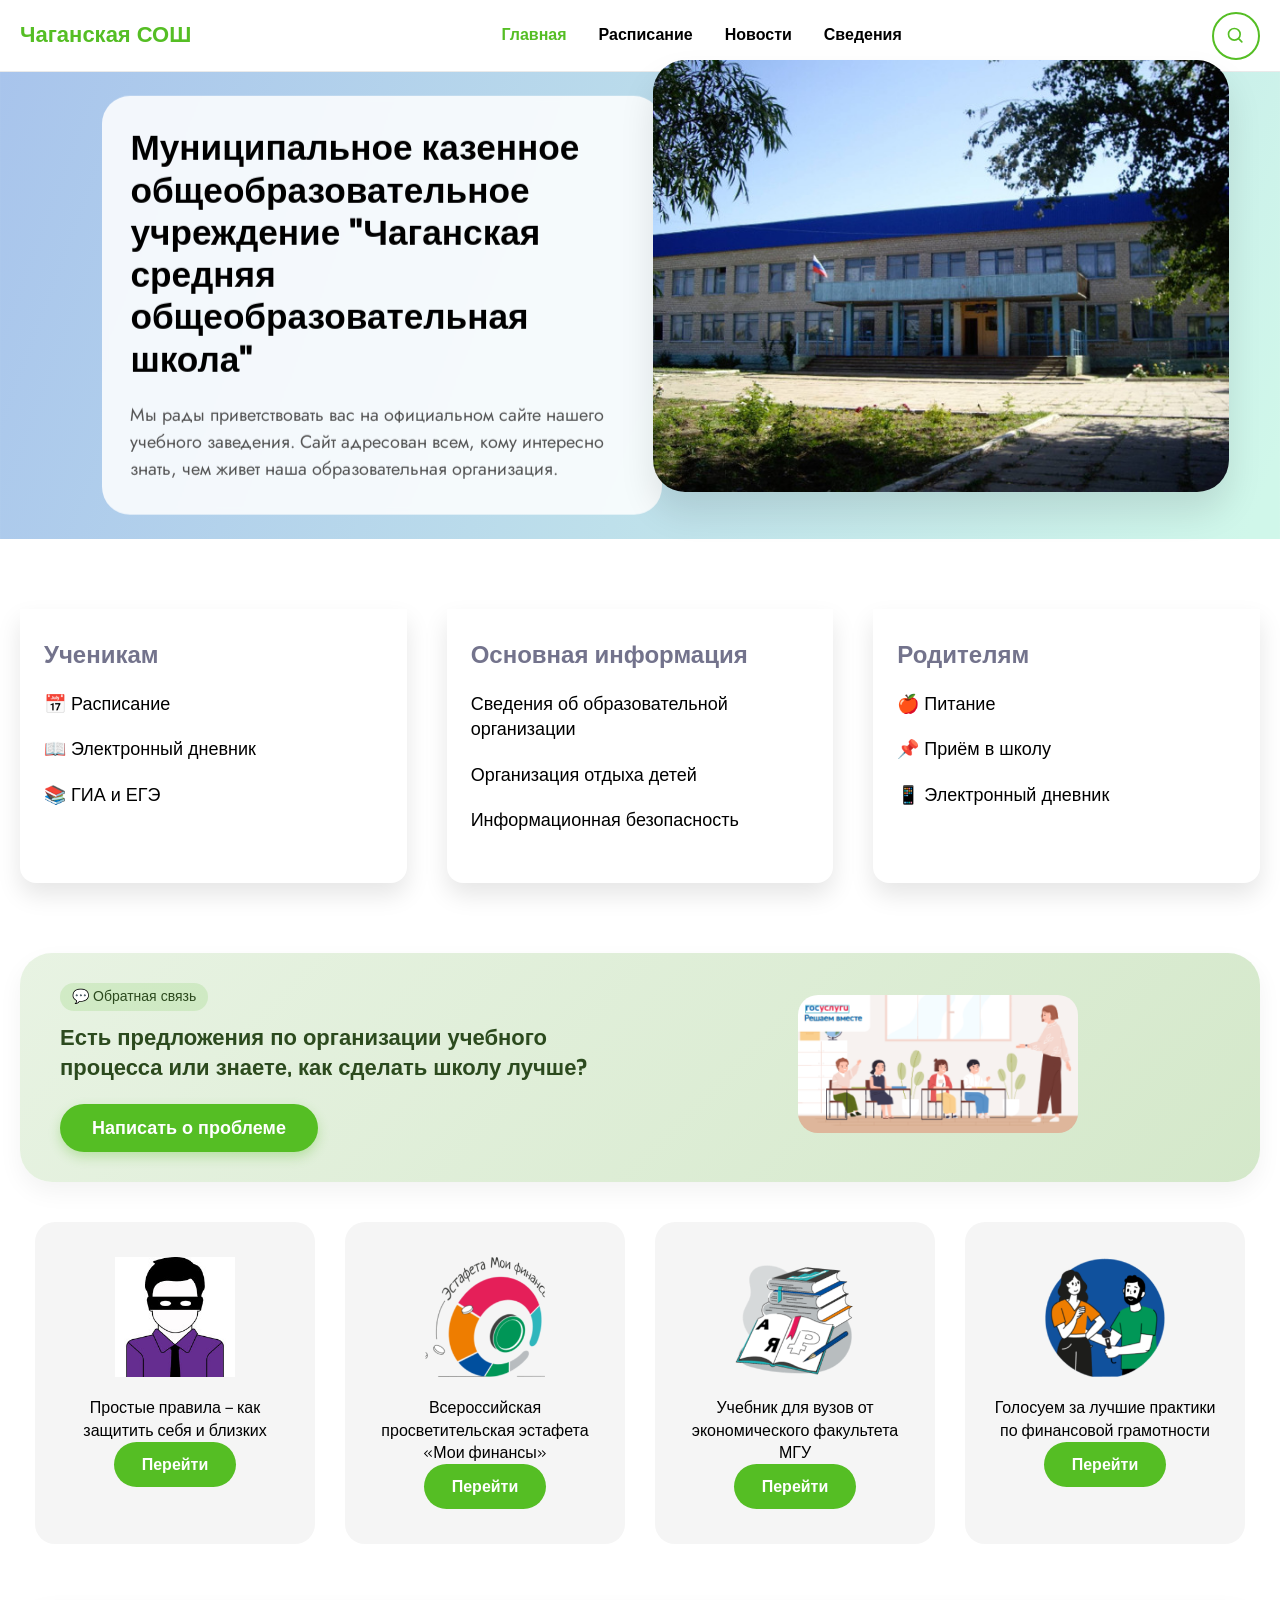
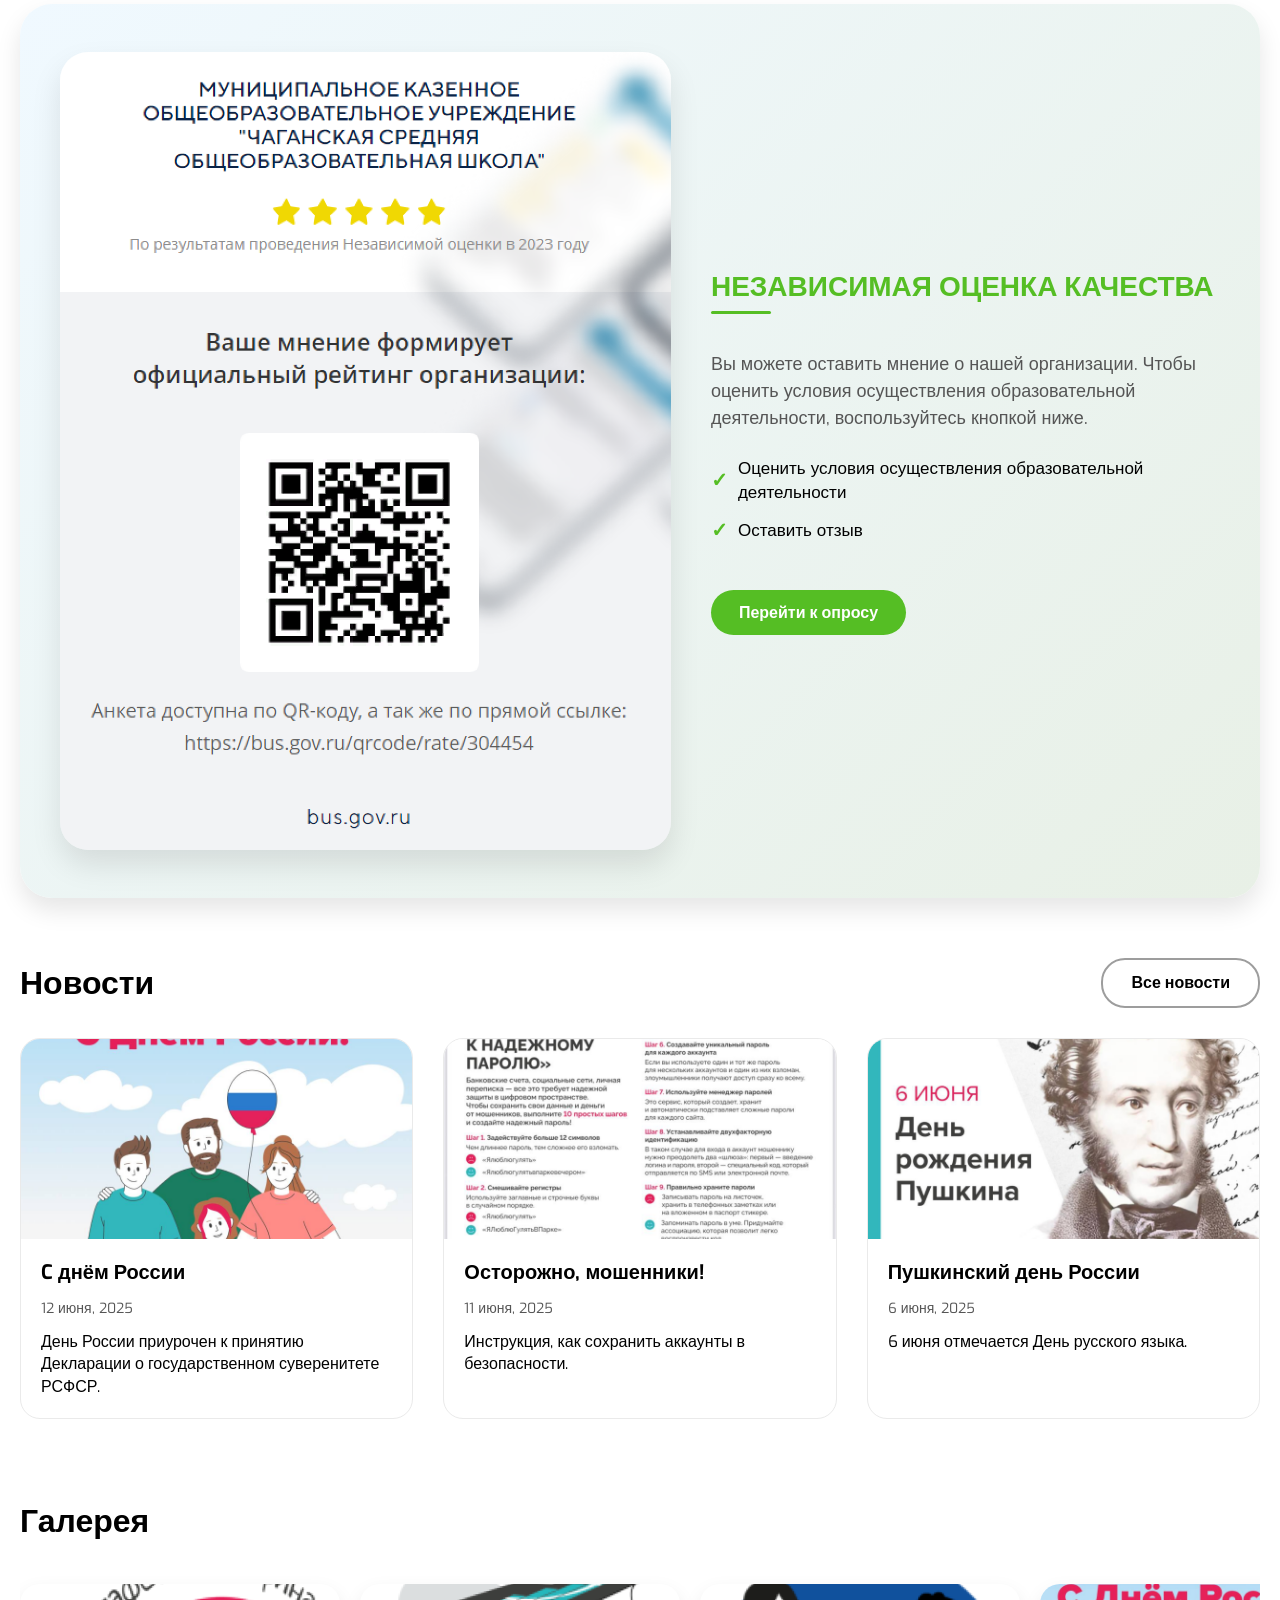
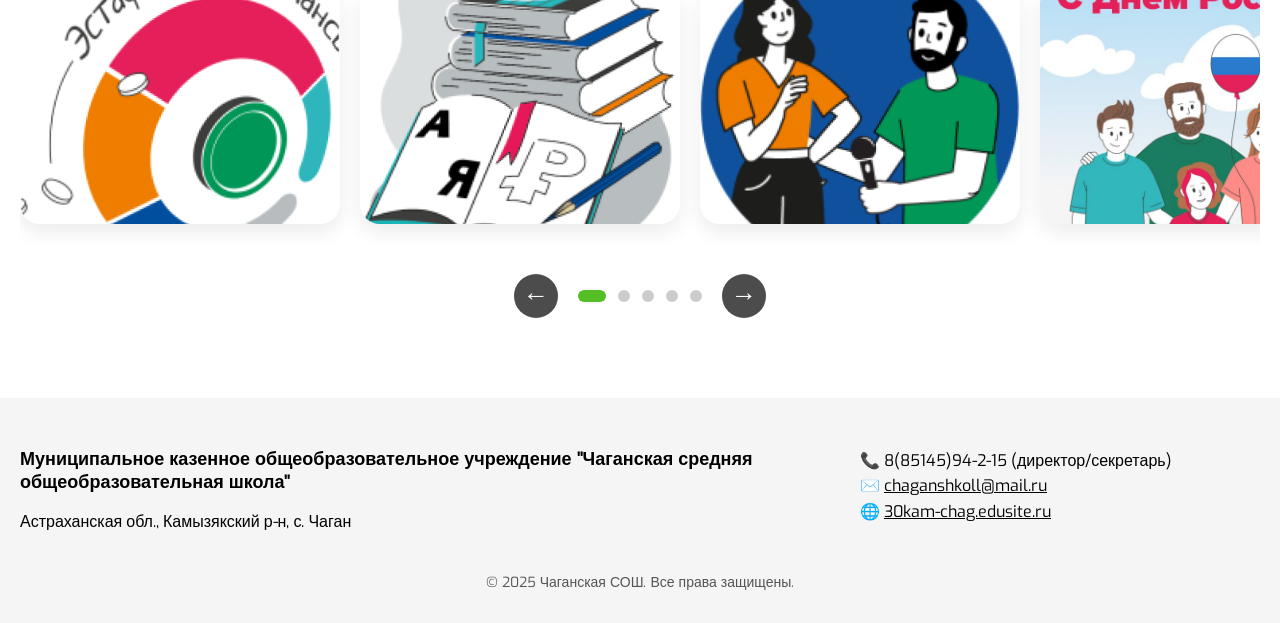
==== commit a127253b: "Update index.html" ====
--- a/index.html
+++ b/index.html
@@ -611,19 +611,19 @@
           <div class="gallery-container">
             <div class="gallery-track" id="galleryTrack">
               <div class="gallery-item">
-                <img src="./img/main/Image1@2x.png" alt="фото 1" />
+                <img src="./img/main/image1@2x.png" alt="фото 1" />
               </div>
               <div class="gallery-item">
-                <img src="./img/main/Image2@2x.png" alt="фото 2" />
+                <img src="./img/main/image2@2x.png" alt="фото 2" />
               </div>
               <div class="gallery-item">
-                <img src="./img/main/Image3@2x.png" alt="фото 3" />
+                <img src="./img/main/image3@2x.png" alt="фото 3" />
               </div>
               <div class="gallery-item">
-                <img src="./img/main/Image4@2x.png" alt="фото 4" />
+                <img src="./img/main/image4@2x.png" alt="фото 4" />
               </div>
               <div class="gallery-item">
-                <img src="./img/main/Image5@2x.png" alt="фото 5" />
+                <img src="./img/main/image5@2x.png" alt="фото 5" />
               </div>
             </div>
           </div>
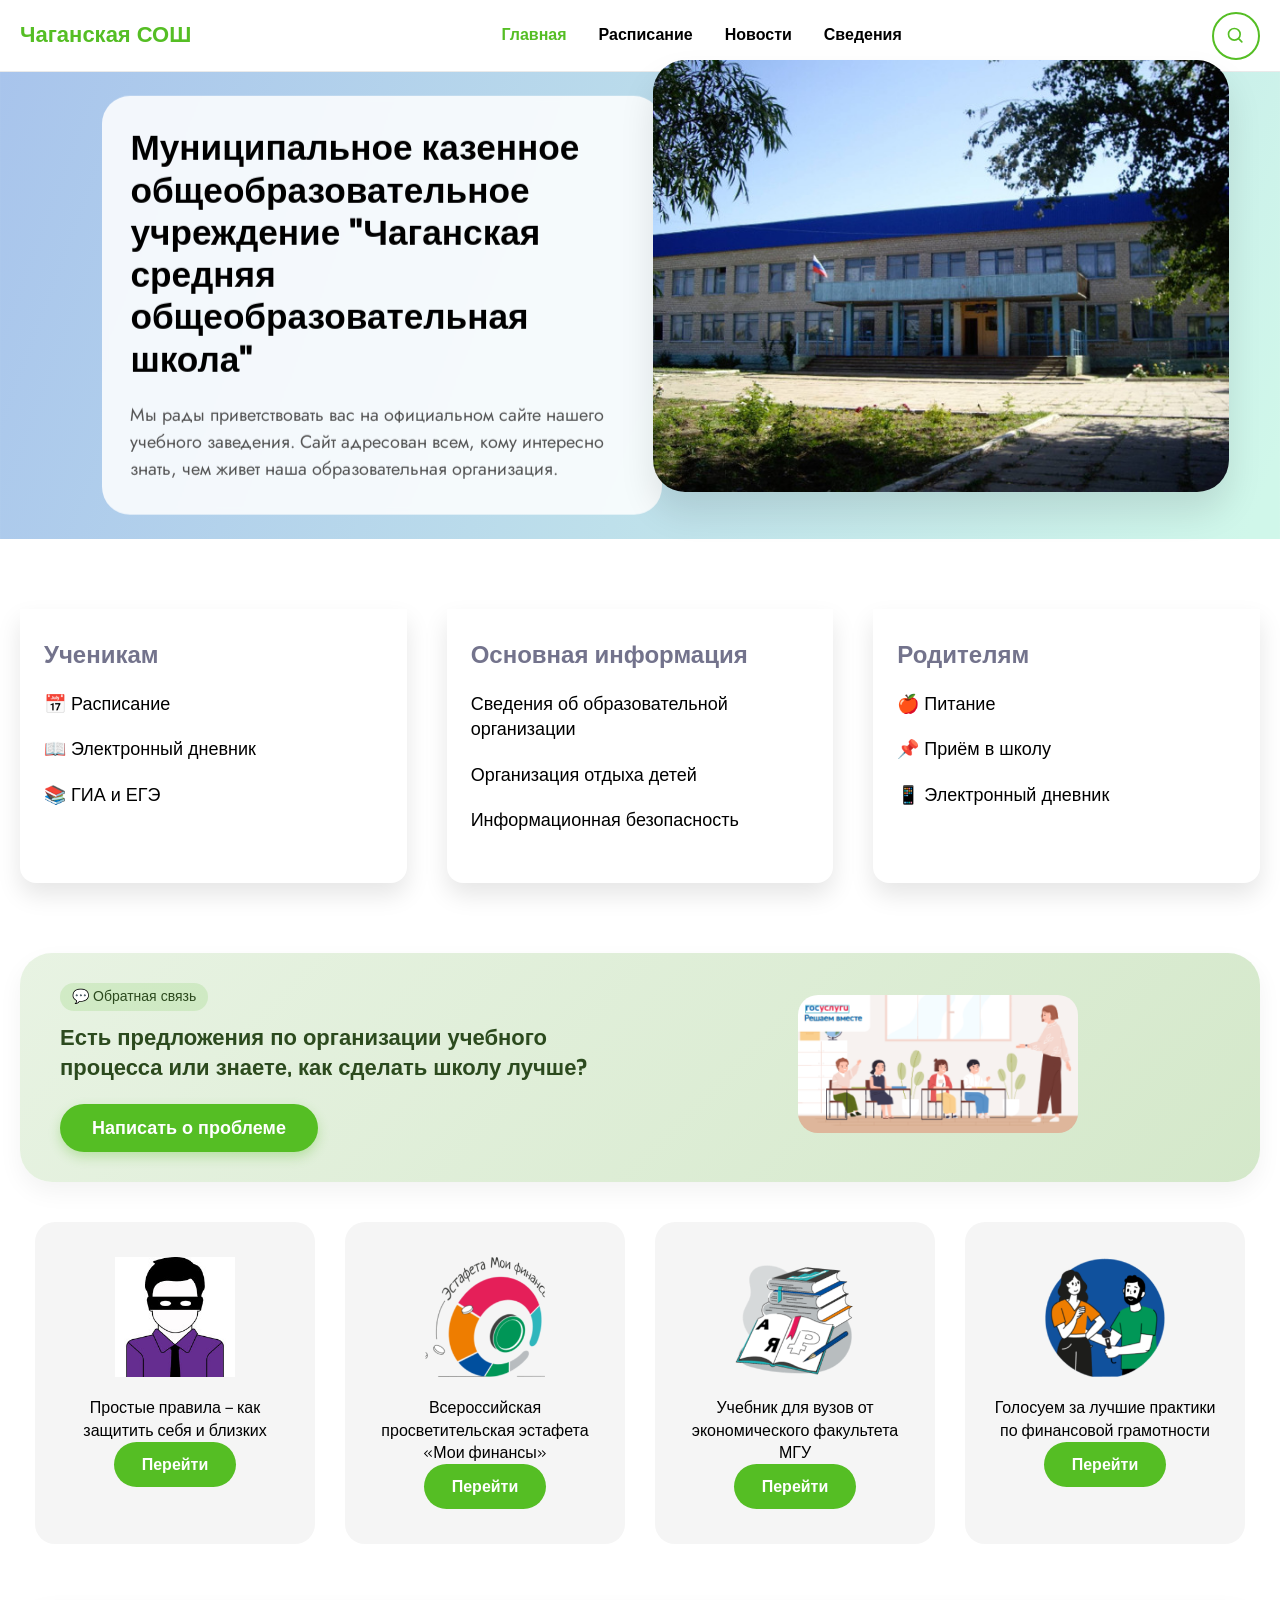
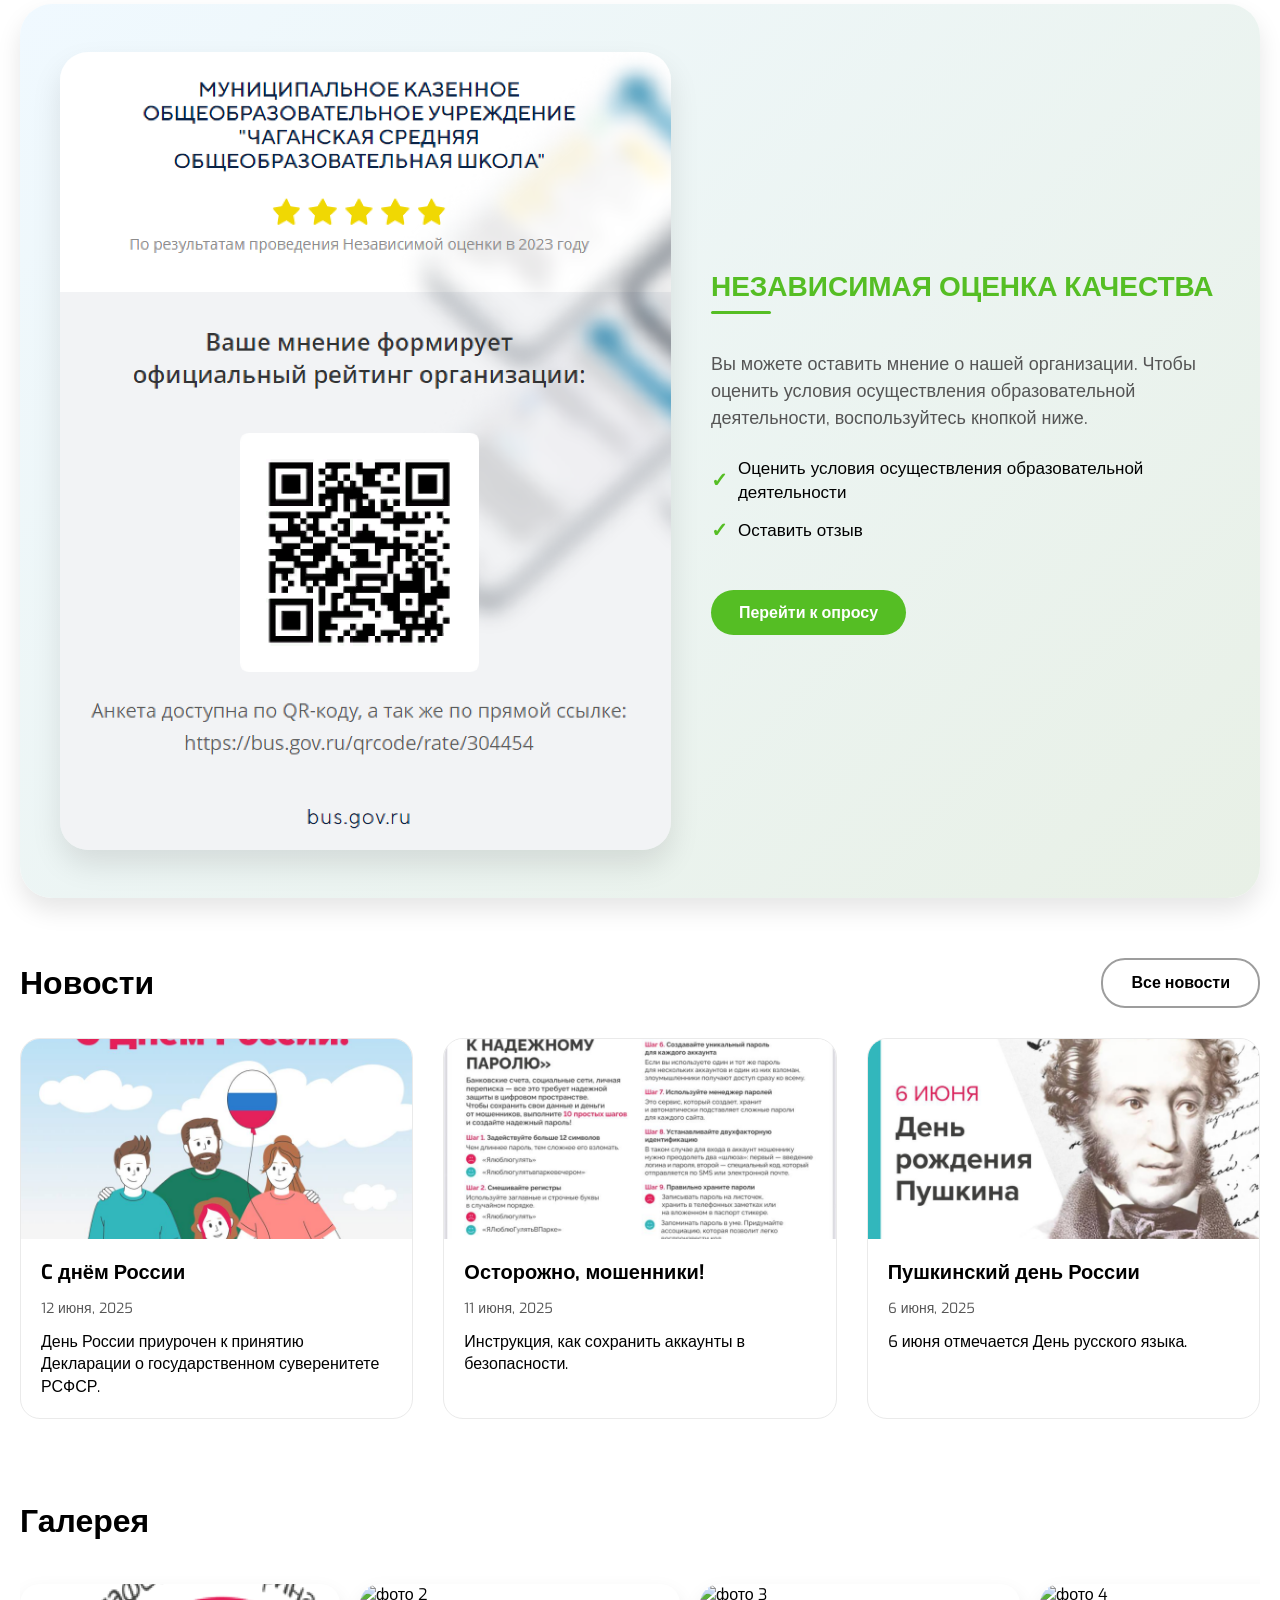
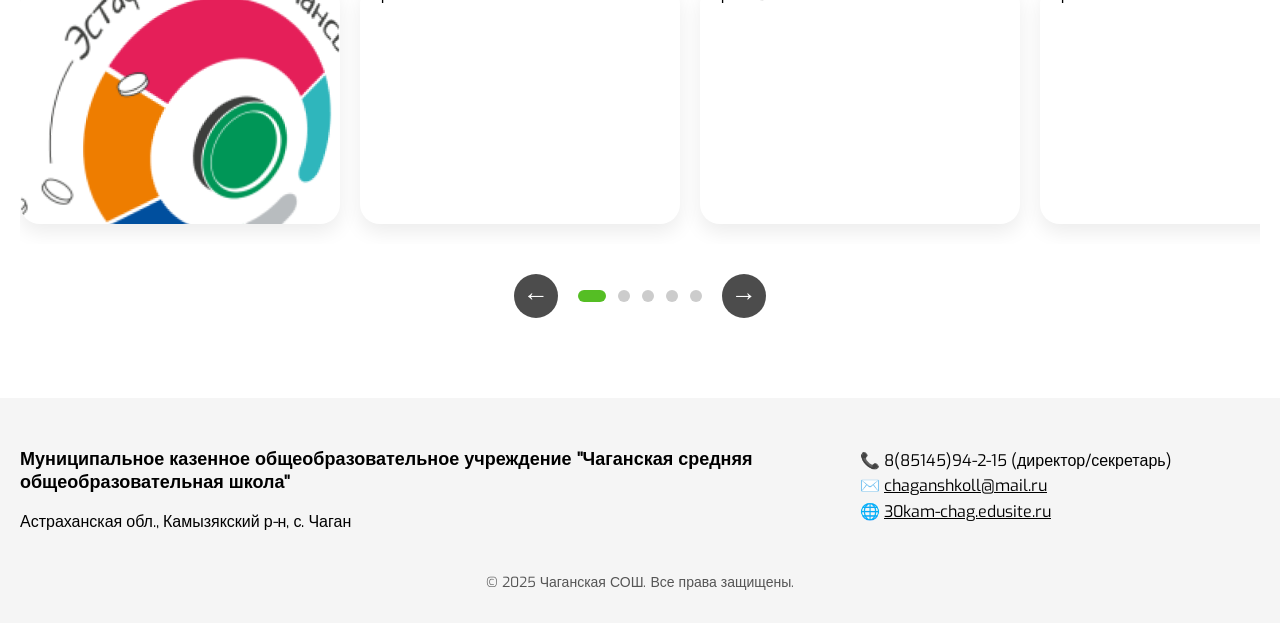
==== commit 12d368d8: "Update index.html" ====
--- a/index.html
+++ b/index.html
@@ -1,17 +1,15 @@
 <!doctype html>
 <html lang="ru">
   <head>
-    <meta charset="UTF-8" />
+    <meta charset="UTF-8">
     <meta
       name="viewport"
-      content="width=device-width, initial-scale=1.0, user-scalable=yes"
-    />
+      content="width=device-width, initial-scale=1.0, user-scalable=yes">
     <title>Чаганская СОШ | Официальный сайт</title>
     <link
       href="https://fonts.googleapis.com/css2?family=Exo:wght@500;600;700&family=Jost:wght@400;500;600;700&display=swap"
-      rel="stylesheet"
-    />
-    <link rel="stylesheet" href="styles.css" />
+      rel="stylesheet">
+    <link rel="stylesheet" href="styles.css">
     <style>
       /* ===== ДОПОЛНИТЕЛЬНЫЕ СТИЛИ ДЛЯ ГЛАВНОЙ ===== */
       .hero {
@@ -73,7 +71,7 @@
         border-radius: 0 0 var(--br-16) var(--br-16);
         padding: 30px 24px;
       }
-      .info-card h3 {
+      .info-card h2 {
         font-size: 24px;
         margin-bottom: 20px;
         font-weight: 600;
@@ -442,7 +440,7 @@
 
     <main>
       <div class="hero">
-        <img class="hero-bg" src="./img/main/Image.svg" alt="школа фон" />
+        <img class="hero-bg" src="./img/main/Image.svg" alt="школа фон">
         <div class="hero-overlay">
           <div class="hero-content">
             <h1 class="hero-title">
@@ -458,15 +456,14 @@
           <img
             class="hero-img"
             src="./img/main/image-11@2x.png"
-            alt="ученики"
-          />
+            alt="ученики">
         </div>
       </div>
 
       <div class="container">
         <div class="two-cols">
           <div class="info-card">
-            <h3>Ученикам</h3>
+            <h2>Ученикам</h2>
             <ul>
               <li><a href="#">📅 Расписание</a></li>
               <li><a href="#">📖 Электронный дневник</a></li>
@@ -474,7 +471,7 @@
             </ul>
           </div>
           <div class="info-card">
-            <h3>Основная информация</h3>
+            <h2>Основная информация</h2>
             <ul>
               <li>
                 <a href="sveden.html"
@@ -486,7 +483,7 @@
             </ul>
           </div>
           <div class="info-card">
-            <h3>Родителям</h3>
+            <h2>Родителям</h2>
             <ul>
               <li><a href="#">🍎 Питание</a></li>
               <li><a href="#">📌 Приём в школу</a></li>
@@ -505,28 +502,28 @@
             <button class="green-btn">Написать о проблеме</button>
           </div>
           <div class="promo-image">
-            <img src="img/main/image-15@2x.png" alt="совет" />
+            <img src="img/main/image-15@2x.png" alt="совет">
           </div>
         </div>
 
         <div class="cards-grid">
           <div class="card">
-            <img src="./img/main/image-13@2x.png" alt="" />
+            <img src="./img/main/image-13@2x.png" alt="">
             <p>Простые правила – как защитить себя и близких</p>
             <button class="green-btn">Перейти</button>
           </div>
           <div class="card">
-            <img src="./img/main/image1@2x.png" alt="" />
+            <img src="./img/main/image1@2x.png" alt="">
             <p>Всероссийская просветительская эстафета «Мои финансы»</p>
             <button class="green-btn">Перейти</button>
           </div>
           <div class="card">
-            <img src="./img/main/image2@2x.png" alt="" />
+            <img src="./img/main/image2@2x.png" alt="">
             <p>Учебник для вузов от экономического факультета МГУ</p>
             <button class="green-btn">Перейти</button>
           </div>
           <div class="card">
-            <img src="./img/main/image3@2x.png" alt="" />
+            <img src="./img/main/image3@2x.png" alt="">
             <p>Голосуем за лучшие практики по финансовой грамотности</p>
             <button class="green-btn">Перейти</button>
           </div>
@@ -536,8 +533,7 @@
           <div class="rating-image">
             <img
               src="./img/main/image-14@2x.png"
-              alt="Независимая оценка качества"
-            />
+              alt="Независимая оценка качества">
           </div>
           <div class="rating-content">
             <h2>НЕЗАВИСИМАЯ ОЦЕНКА КАЧЕСТВА</h2>
@@ -574,7 +570,7 @@
           </div>
           <div class="news-grid">
             <div class="news-card">
-              <img src="./img/main/image4@2x.png" alt="" />
+              <img src="./img/main/image4@2x.png" alt="">
               <div class="news-body">
                 <div class="news-title">C днём России</div>
                 <div class="news-meta">12 июня, 2025</div>
@@ -585,7 +581,7 @@
               </div>
             </div>
             <div class="news-card">
-              <img src="./img/main/image5@2x.png" alt="" />
+              <img src="./img/main/image5@2x.png" alt="">
               <div class="news-body">
                 <div class="news-title">Осторожно, мошенники!</div>
                 <div class="news-meta">11 июня, 2025</div>
@@ -593,7 +589,7 @@
               </div>
             </div>
             <div class="news-card">
-              <img src="./img/main/image6@2x.png" alt="" />
+              <img src="./img/main/image6@2x.png" alt="">
               <div class="news-body">
                 <div class="news-title">Пушкинский день России</div>
                 <div class="news-meta">6 июня, 2025</div>
@@ -611,19 +607,19 @@
           <div class="gallery-container">
             <div class="gallery-track" id="galleryTrack">
               <div class="gallery-item">
-                <img src="./img/main/image1@2x.png" alt="фото 1" />
+                <img src="./img/main/Image1@2x.png" alt="фото 1">
               </div>
               <div class="gallery-item">
-                <img src="./img/main/image2@2x.png" alt="фото 2" />
+                <img src="./img/main/Image2@2x.png" alt="фото 2">
               </div>
               <div class="gallery-item">
-                <img src="./img/main/image3@2x.png" alt="фото 3" />
+                <img src="./img/main/Image3@2x.png" alt="фото 3">
               </div>
               <div class="gallery-item">
-                <img src="./img/main/image4@2x.png" alt="фото 4" />
+                <img src="./img/main/Image4@2x.png" alt="фото 4">
               </div>
               <div class="gallery-item">
-                <img src="./img/main/image5@2x.png" alt="фото 5" />
+                <img src="./img/main/Image5@2x.png" alt="фото 5">
               </div>
             </div>
           </div>
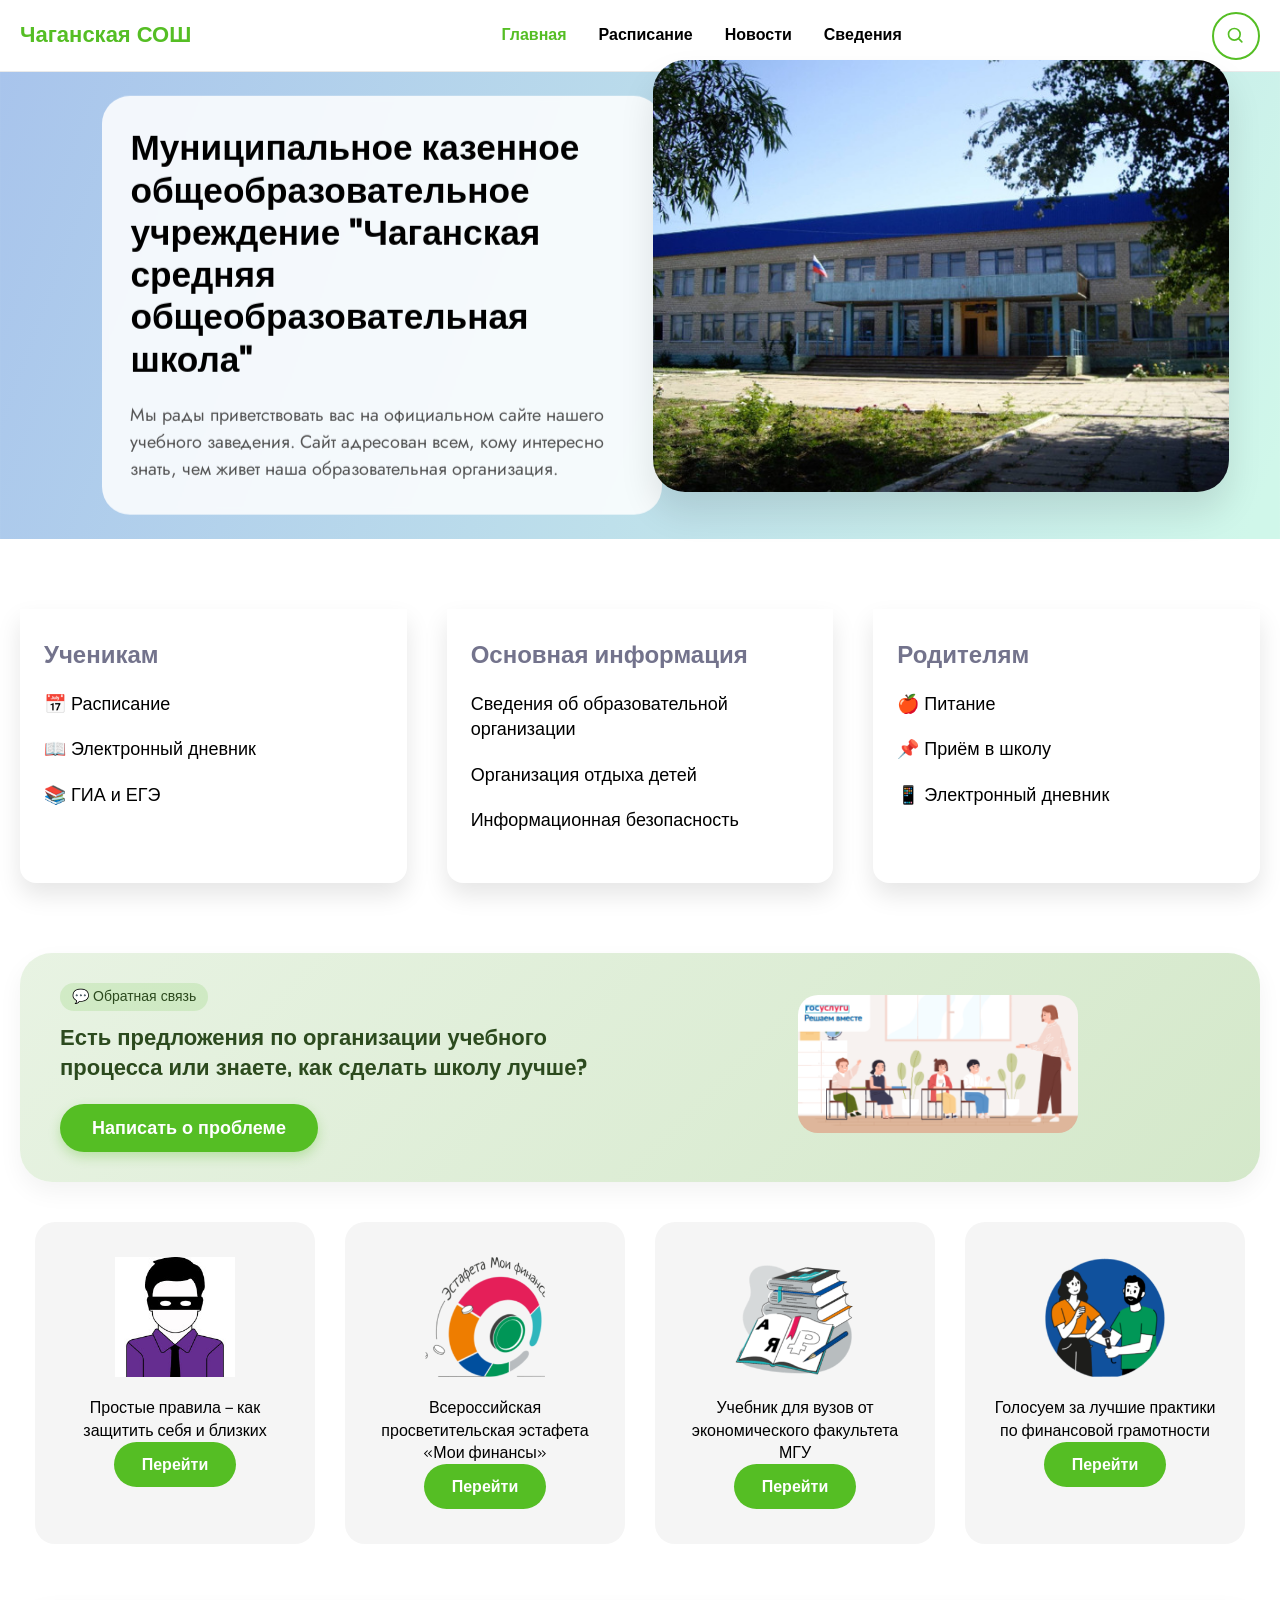
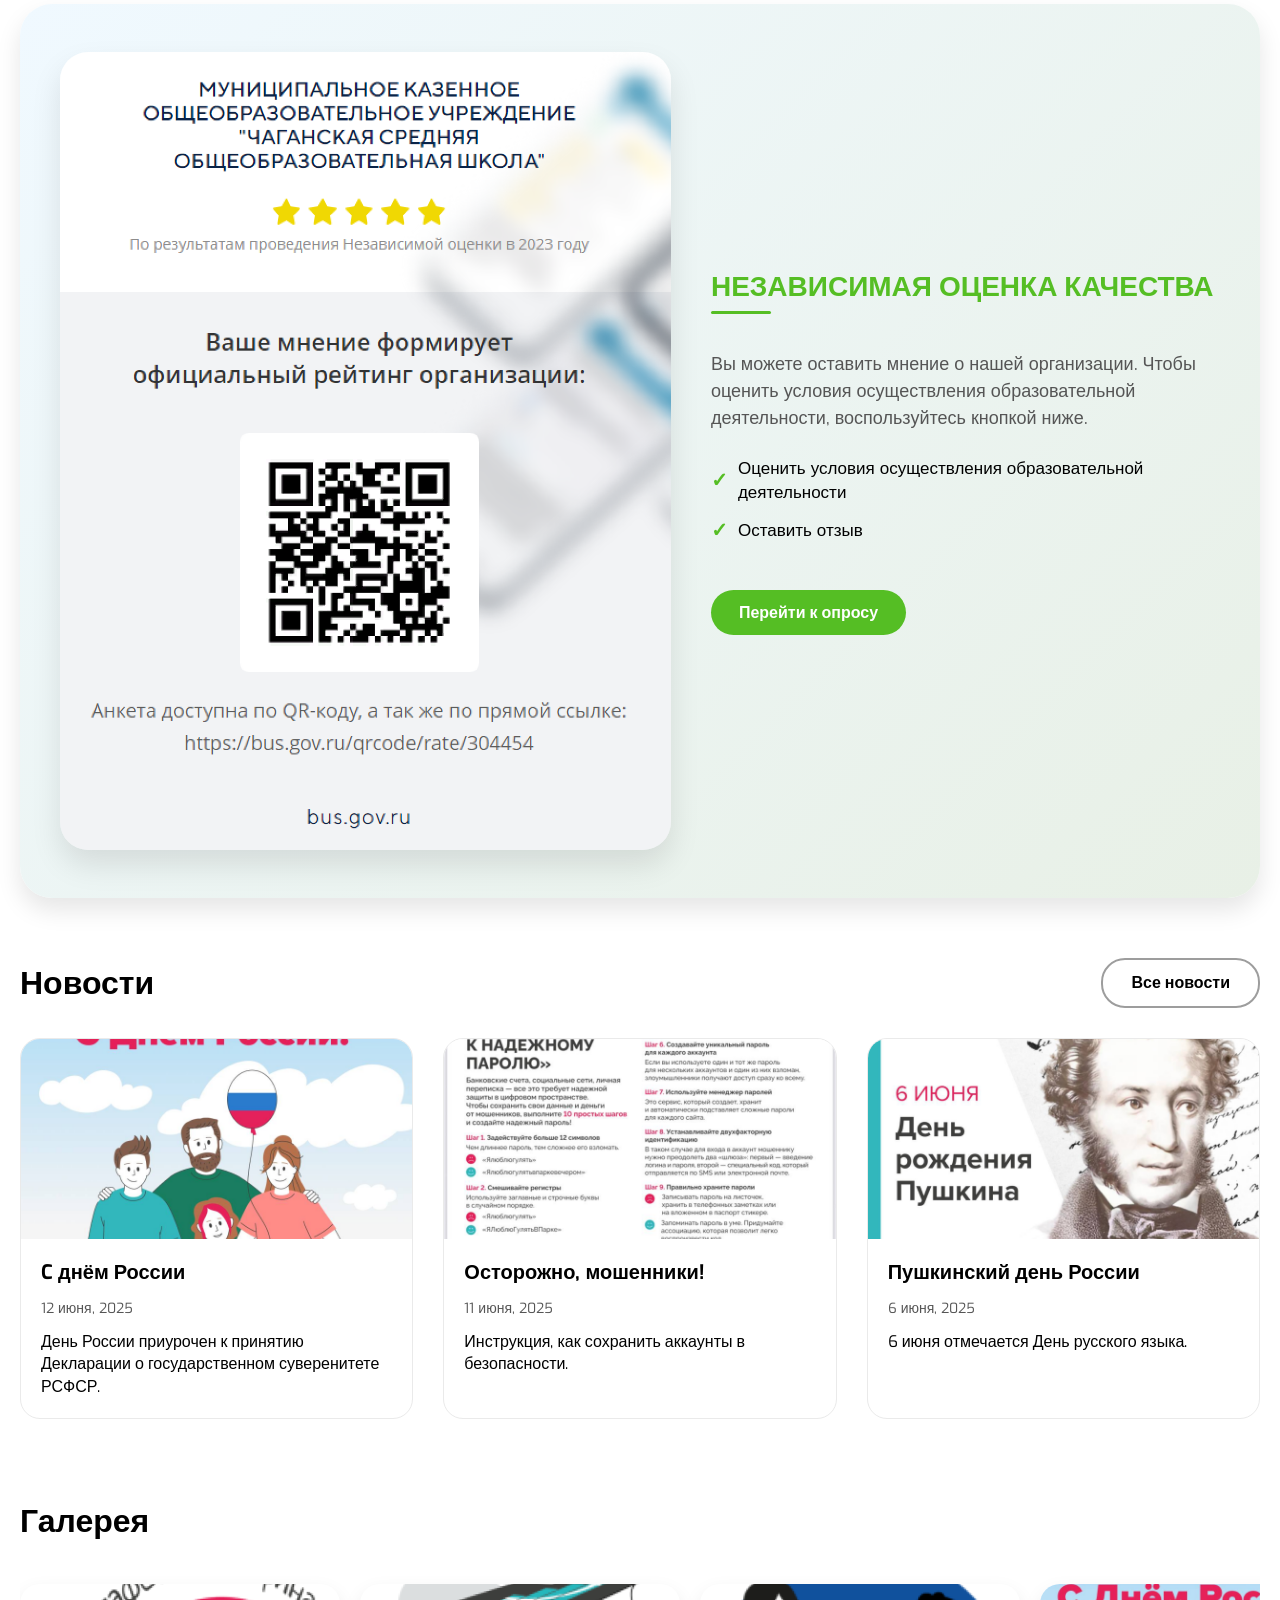
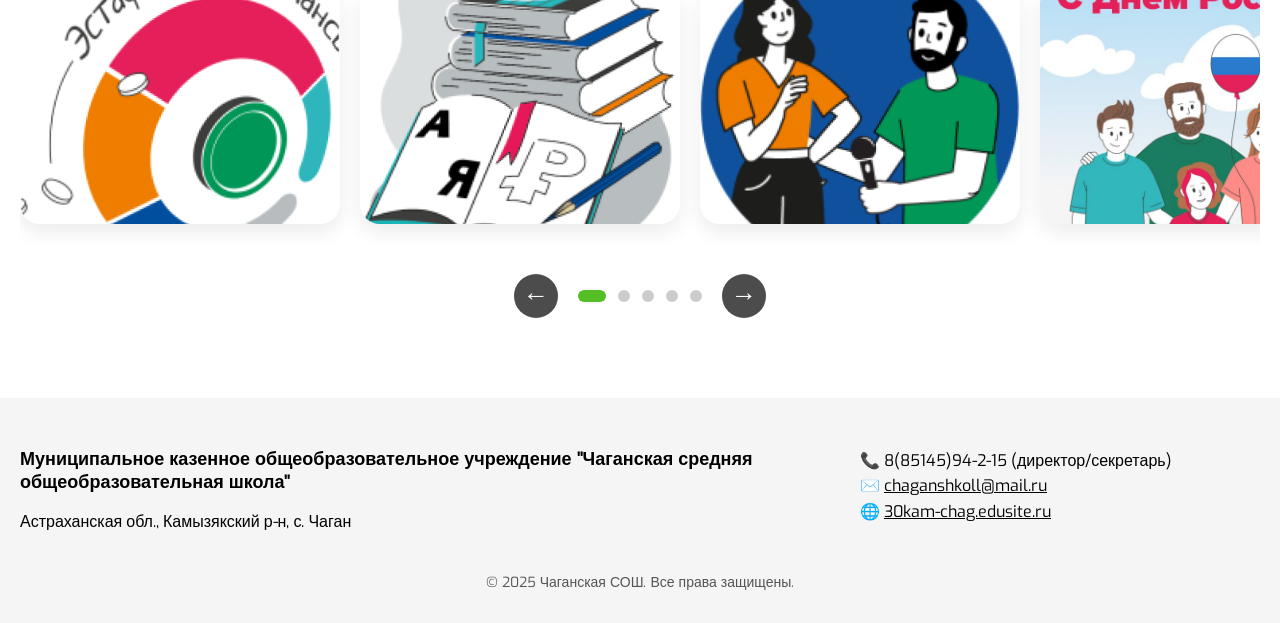
==== commit 7f7e1a8f: "Update index.html" ====
--- a/index.html
+++ b/index.html
@@ -607,19 +607,19 @@
           <div class="gallery-container">
             <div class="gallery-track" id="galleryTrack">
               <div class="gallery-item">
-                <img src="./img/main/Image1@2x.png" alt="фото 1">
+                <img src="./img/main/image1@2x.png" alt="фото 1">
               </div>
               <div class="gallery-item">
-                <img src="./img/main/Image2@2x.png" alt="фото 2">
+                <img src="./img/main/image2@2x.png" alt="фото 2">
               </div>
               <div class="gallery-item">
-                <img src="./img/main/Image3@2x.png" alt="фото 3">
+                <img src="./img/main/image3@2x.png" alt="фото 3">
               </div>
               <div class="gallery-item">
-                <img src="./img/main/Image4@2x.png" alt="фото 4">
+                <img src="./img/main/image4@2x.png" alt="фото 4">
               </div>
               <div class="gallery-item">
-                <img src="./img/main/Image5@2x.png" alt="фото 5">
+                <img src="./img/main/image5@2x.png" alt="фото 5">
               </div>
             </div>
           </div>
--- a/styles.css
+++ b/styles.css
@@ -97,14 +97,6 @@
   flex-wrap: wrap;
 }
 
-.logo {
-  background: url('data:image/svg+xml;utf8,<svg xmlns="http://www.w3.org/2000/svg" viewBox="0 0 120 40"><text x="0" y="25" fill="%2355be24" font-size="18" font-weight="bold">ЧАГАНСКАЯ СОШ</text></svg>') no-repeat left center;
-  background-size: contain;
-  width: 170px;
-  height: 40px;
-  text-indent: -9999px;
-}
-
 .nav-menu {
   display: flex;
   gap: 32px;
@@ -200,7 +192,7 @@
   color: var(--Dark-gray);
 }
 
-/* ===== COMMON BLOCKS ===== */
+/* ===== COMMON BUTTON ===== */
 .green-btn {
   background: var(--Green);
   border-radius: var(--br-24);
@@ -219,7 +211,7 @@
   background: #3d8a1a;
 }
 
-/* ===== HERO SECTION (исправление для мобильных) ===== */
+/* ===== HERO SECTION (исправленная, без дублей) ===== */
 .hero {
   position: relative;
   width: 100%;
@@ -232,7 +224,6 @@
   width: 100%;
   height: auto;
   display: block;
-  position: relative; /* чтобы не выпадать из потока */
 }
 
 .hero-content {
@@ -241,7 +232,7 @@
   left: 8%;
   transform: translateY(-50%);
   max-width: 560px;
-  background: rgba(255,255,255,0.85);
+  background: rgba(255, 255, 255, 0.85);
   backdrop-filter: blur(3px);
   padding: 32px 28px;
   border-radius: 28px;
@@ -255,7 +246,7 @@
   bottom: 10%;
   border-radius: 32px;
   object-fit: cover;
-  box-shadow: 0 20px 35px rgba(0,0,0,0.1);
+  box-shadow: 0 20px 35px rgba(0, 0, 0, 0.1);
 }
 
 /* ===== RESPONSIVE CORE ===== */
@@ -274,286 +265,13 @@
   .footer-inner {
     flex-direction: column;
   }
-  .two-cols {
-    flex-direction: column;
-  }
-  .cards-grid {
-    justify-content: center;
-  }
-  .rating-block {
-    flex-direction: column;
-    text-align: center;
-  }
-  .rating-content h2:after {
-    left: 50%;
-    transform: translateX(-50%);
-  }
-  .rating-list li {
-    justify-content: center;
-  }
-  .promo-banner {
-    flex-direction: column;
-    text-align: center;
-  }
-
-  /* Исправление Hero на планшетах */
-  .hero-content {
-    position: relative;
-    transform: none;
-    left: 0;
-    top: 0;
-    width: 90%;
-    margin: 20px auto;
-  }
-  .hero-img {
-    position: relative;
-    width: 90%;
-    right: auto;
-    margin: 20px auto;
-  }
-  .hero-bg {
-    margin-bottom: 0;
-  }
-}
-
-@media (max-width: 768px) {
-  :root {
-    --fs-32: 28px;
-    --fs-28: 24px;
-    --fs-24: 20px;
-    --fs-20: 18px;
-    --fs-18: 16px;
-  }
-
-  .container {
-    padding: 0 16px;
-  }
-
-  .header-inner {
-    padding: 8px 16px;
-  }
-
-  .nav-menu {
-    gap: 16px;
-  }
-
-  .nav-item {
-    font-size: 14px;
-    padding: 6px 0;
-  }
-
-  .search-btn {
-    width: 40px;
-    height: 40px;
-  }
-
-  .hero-content {
-    width: 95%;
-    padding: 20px;
-    margin: 16px auto;
-  }
-
-  .hero-title {
-    font-size: 1.6rem;
-  }
-
-  .hero-img {
-    width: 95%;
-    margin: 0 auto 20px;
-  }
-
-  .hero-bg {
-    order: 1;
-  }
-
-  .two-cols,
-  .cards-grid,
-  .news-grid {
-    flex-direction: column;
-    align-items: stretch;
-  }
-
-  .info-card,
-  .card,
-  .news-card {
-    width: 100%;
-  }
-
-  .card {
-    padding: 20px;
-  }
-
-  .card img {
-    width: 80px;
-    margin: 0 auto 15px;
-  }
-
-  .gallery-item {
-    width: 260px;
-  }
-
-  .gallery-track {
-    gap: 12px;
-    padding-bottom: 12px;
-  }
-
-  .arrow-btn {
-    width: 40px;
-    height: 40px;
-    font-size: 22px;
-  }
-
-  .dot {
-    width: 10px;
-    height: 10px;
-  }
-
-  .dot.active {
-    width: 24px;
-  }
-
-  .promo-banner {
-    padding: 24px 20px;
-  }
-
-  .promo-text {
-    font-size: 18px;
-  }
-
-  .rating-block {
-    padding: 30px 20px;
-  }
-
-  .rating-block h2 {
-    font-size: 22px;
-  }
-
-  .footer {
-    margin-top: 40px;
-    padding: 30px 0 20px;
-  }
-
-  .footer-about p {
-    font-size: 16px;
-  }
-
-  .footer-contacts {
-    font-size: 14px;
-  }
-
-  .green-btn {
-    padding: 10px 20px;
-    font-size: 14px;
-  }
-
-  /* Страница новостей */
-  .news-header {
-    flex-direction: column;
-    align-items: stretch;
-  }
-
-  .search-filter input {
-    width: 100%;
-  }
-
-  .news-grid {
-    grid-template-columns: 1fr;
-  }
-
-  .sidebar {
-    order: 2;
-  }
-
-  .category-list {
-    justify-content: center;
-  }
-
-  /* Расписание */
-  .class-dropdown {
-    font-size: 18px;
-    padding: 10px 20px;
-    width: 100%;
-    max-width: 280px;
-  }
-
-  .schedule-table th,
-  .schedule-table td {
-    padding: 10px 8px;
-    font-size: 14px;
-  }
-
-  .schedule-table td:first-child {
-    width: 90px;
-  }
-
-  .lesson-time {
-    font-size: 12px;
-  }
-
-  /* Карта */
-  #map {
-    height: 300px;
-  }
-}
-
-@media (max-width: 480px) {
-  .hero-title {
-    font-size: 1.4rem;
-  }
-
-  .hero-content {
-    padding: 16px;
-  }
-
-  .hero-text {
-    font-size: 14px;
-  }
-
-  .nav-menu {
-    gap: 12px;
-  }
-
-  .nav-item {
-    font-size: 13px;
-  }
-
-  .gallery-item {
-    width: 220px;
-  }
-
-  .gallery-item img {
-    height: 180px;
-  }
-
-  .arrow-btn {
-    width: 36px;
-    height: 36px;
-    font-size: 20px;
-  }
-
-  .breadcrumb-inner {
-    font-size: 14px;
-  }
-
-  .info-card li {
-    font-size: 16px;
-  }
-
-  .rating-text {
-    font-size: 15px;
-  }
-}
-/* Переопределение hero для мобильных – без абсолютного позиционирования */
-@media (max-width: 1024px) {
+
+  /* Hero на планшетах – отключаем абсолютное позиционирование */
   .hero {
     display: flex;
     flex-direction: column;
-    background: #eef4e9;
   }
   .hero-bg {
-    width: 100%;
-    height: auto;
-    position: relative;
     order: 1;
   }
   .hero-overlay {
@@ -573,9 +291,7 @@
     max-width: 100%;
     margin: 0;
     padding: 20px;
-    background: rgba(255,255,255,0.9);
-    backdrop-filter: blur(3px);
-    border-radius: 28px;
+    background: rgba(255, 255, 255, 0.9);
   }
   .hero-img {
     position: relative;
@@ -588,45 +304,151 @@
 }
 
 @media (max-width: 768px) {
+  :root {
+    --fs-32: 28px;
+    --fs-28: 24px;
+    --fs-24: 20px;
+    --fs-20: 18px;
+    --fs-18: 16px;
+  }
+
+  .container {
+    padding: 0 16px;
+  }
+
+  .header-inner {
+    padding: 8px 16px;
+  }
+
+  .nav-menu {
+    gap: 16px;
+  }
+
+  .nav-item {
+    font-size: 14px;
+    padding: 6px 0;
+  }
+
+  .search-btn {
+    width: 40px;
+    height: 40px;
+  }
+
   .hero-bg {
-    display: none;
-    background: linear-gradient(135deg, #eef4e9 0%, #e0f0d8 100%);
-  }
-  
-}
-
-/* Для десктопа (шире 1024px) оставляем первоначальный дизайн */
-@media (min-width: 1025px) {
-  .hero {
-    position: relative;
-  }
-  .hero-bg {
+    display: none; /* на телефонах фоновую картинку скрываем, чтобы не мешала */
+  }
+
+  .green-btn {
+    padding: 10px 20px;
+    font-size: 14px;
+  }
+
+  .footer {
+    margin-top: 40px;
+    padding: 30px 0 20px;
+  }
+
+  .footer-about p {
+    font-size: 16px;
+  }
+
+  .footer-contacts {
+    font-size: 14px;
+  }
+
+  .breadcrumb-inner {
+    font-size: 14px;
+  }
+
+  /* Специфичные для страницы новостей */
+  .news-header {
+    flex-direction: column;
+    align-items: stretch;
+  }
+  .search-filter input {
     width: 100%;
-    display: block;
-  }
-  .hero-overlay {
-    position: static;
+  }
+  .news-grid {
+    grid-template-columns: 1fr;
+  }
+  .sidebar {
+    order: 2;
+  }
+  .category-list {
+    justify-content: center;
+  }
+
+  /* Расписание */
+  .class-dropdown {
+    font-size: 18px;
+    padding: 10px 20px;
+    width: 100%;
+    max-width: 280px;
+  }
+  .schedule-table th,
+  .schedule-table td {
+    padding: 10px 8px;
+    font-size: 14px;
+  }
+  .schedule-table td:first-child {
+    width: 90px;
+  }
+  .lesson-time {
+    font-size: 12px;
+  }
+
+  /* Карта */
+  #map {
+    height: 300px;
+  }
+
+  /* Галерея */
+  .gallery-item {
+    width: 260px;
+  }
+  .gallery-item img {
+    height: 180px;
+  }
+  .arrow-btn {
+    width: 40px;
+    height: 40px;
+    font-size: 22px;
+  }
+  .dot {
+    width: 10px;
+    height: 10px;
+  }
+  .dot.active {
+    width: 24px;
+  }
+}
+
+@media (max-width: 480px) {
+  .hero-title {
+    font-size: 1.4rem;
   }
   .hero-content {
-    position: absolute;
-    top: 50%;
-    left: 8%;
-    transform: translateY(-50%);
-    max-width: 560px;
-    background: rgba(255,255,255,0.85);
-    backdrop-filter: blur(3px);
-    padding: 32px 28px;
-    border-radius: 28px;
-  }
-  .hero-img {
-    position: absolute;
-    width: 45%;
-    max-width: 640px;
-    right: 4%;
-    bottom: 10%;
-    border-radius: 32px;
-    object-fit: cover;
-    box-shadow: 0 20px 35px rgba(0,0,0,0.1);
+    padding: 16px;
+  }
+  .hero-text {
+    font-size: 14px;
+  }
+  .nav-menu {
+    gap: 12px;
+  }
+  .nav-item {
+    font-size: 13px;
+  }
+  .gallery-item {
+    width: 220px;
+  }
+  .arrow-btn {
+    width: 36px;
+    height: 36px;
+    font-size: 20px;
+  }
+  .info-card li {
+    font-size: 16px;
   }
 }
 
